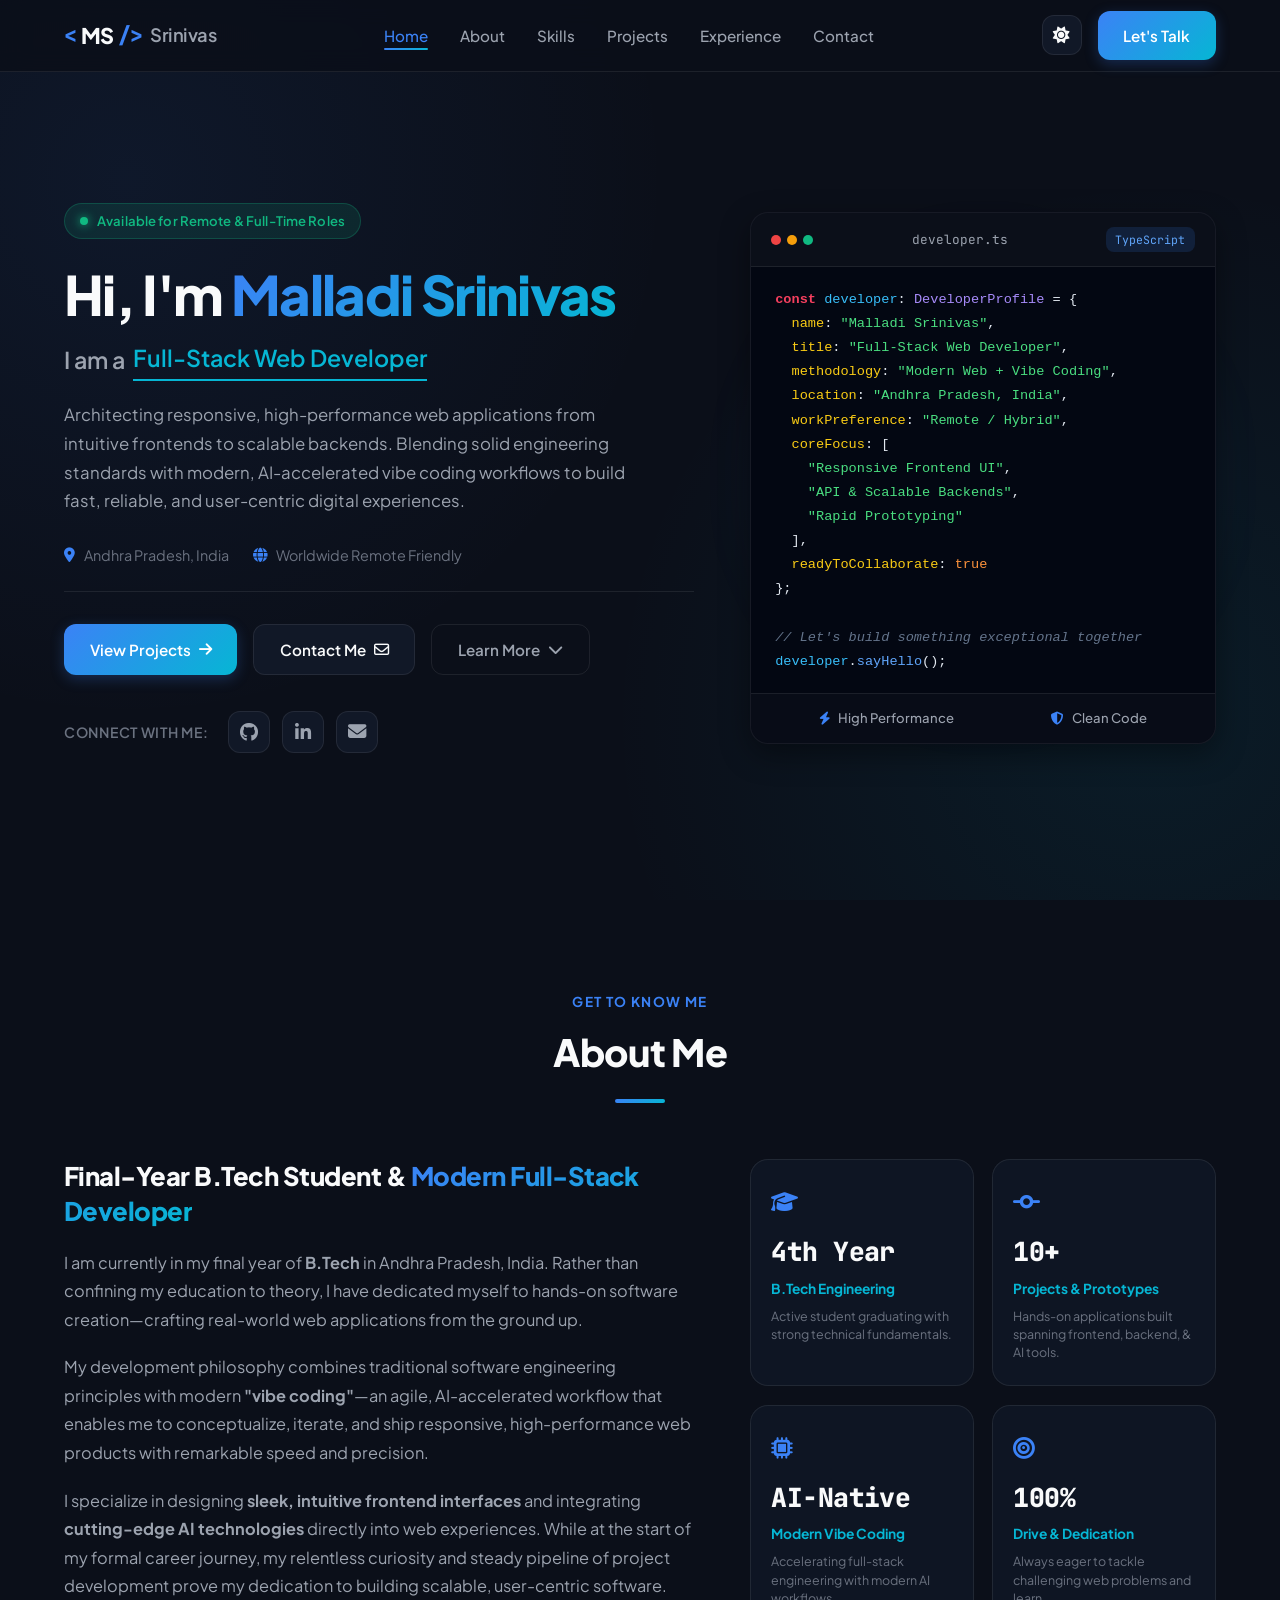
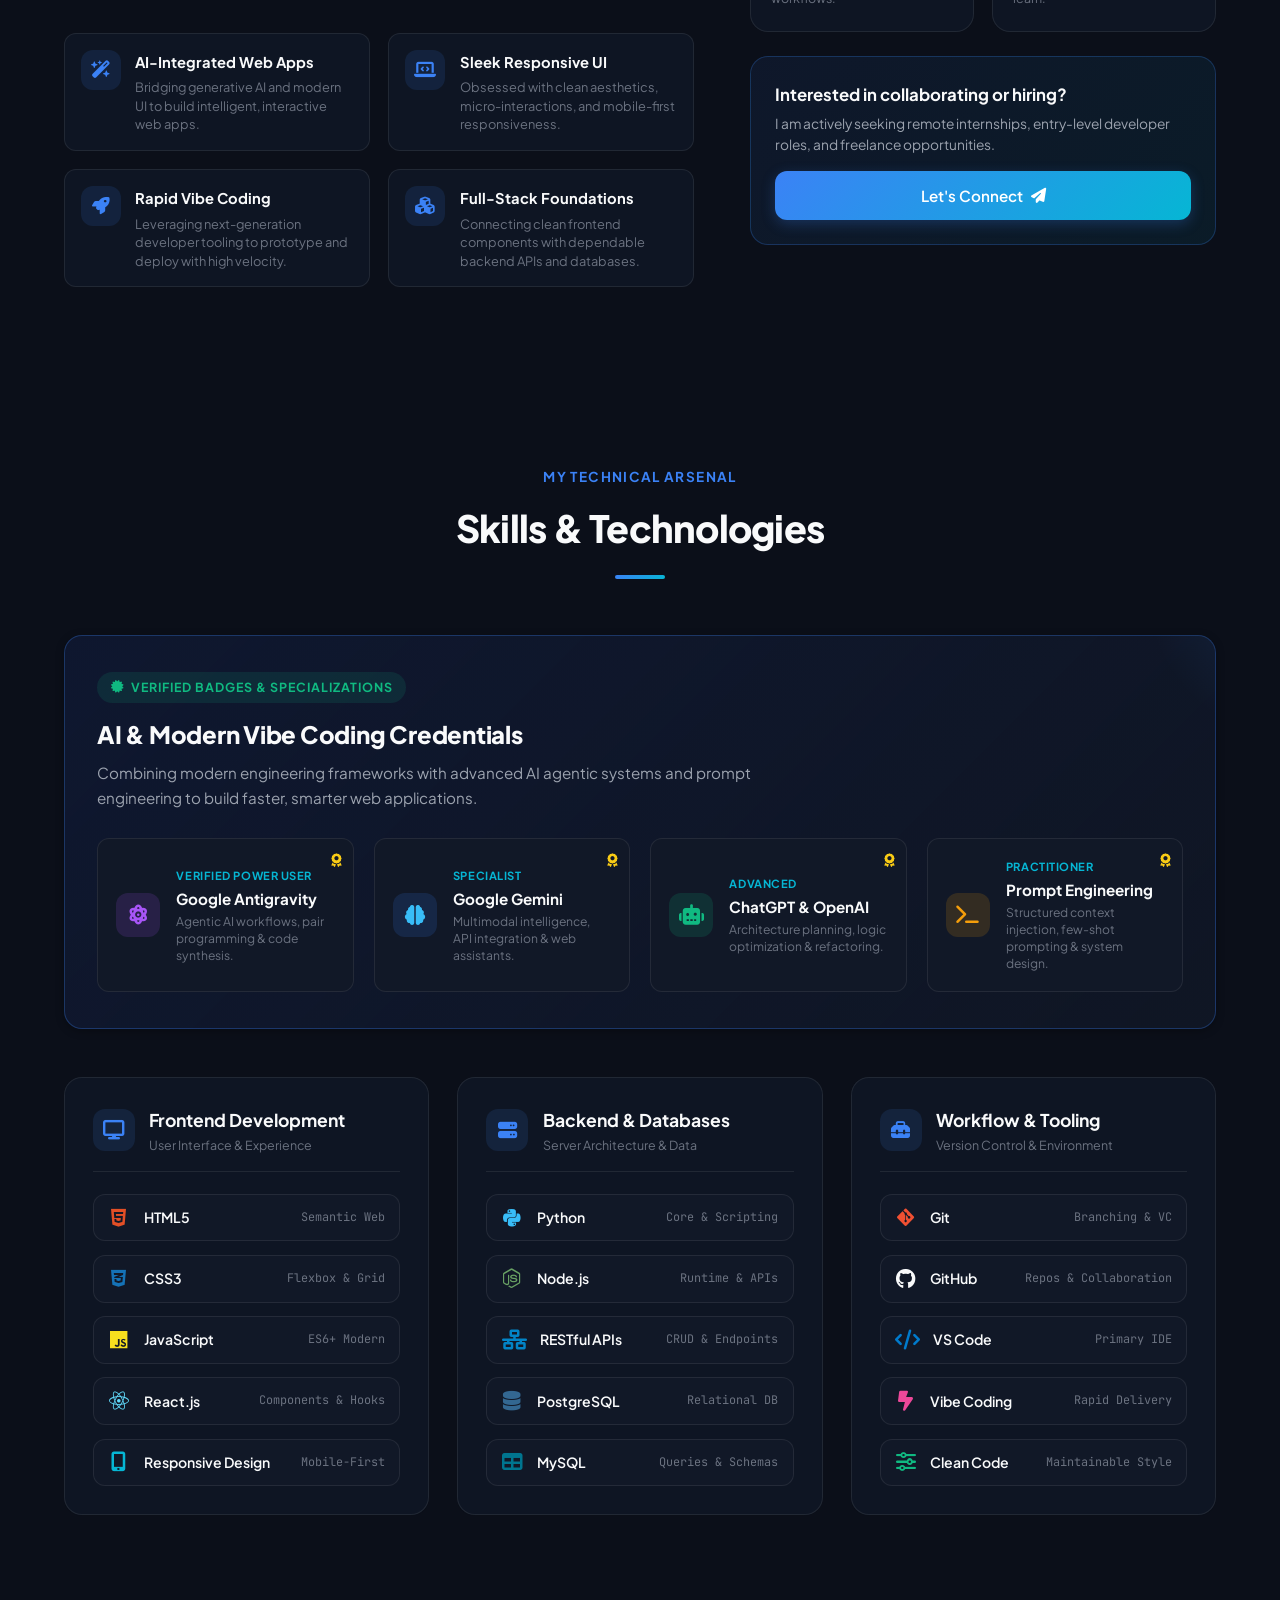
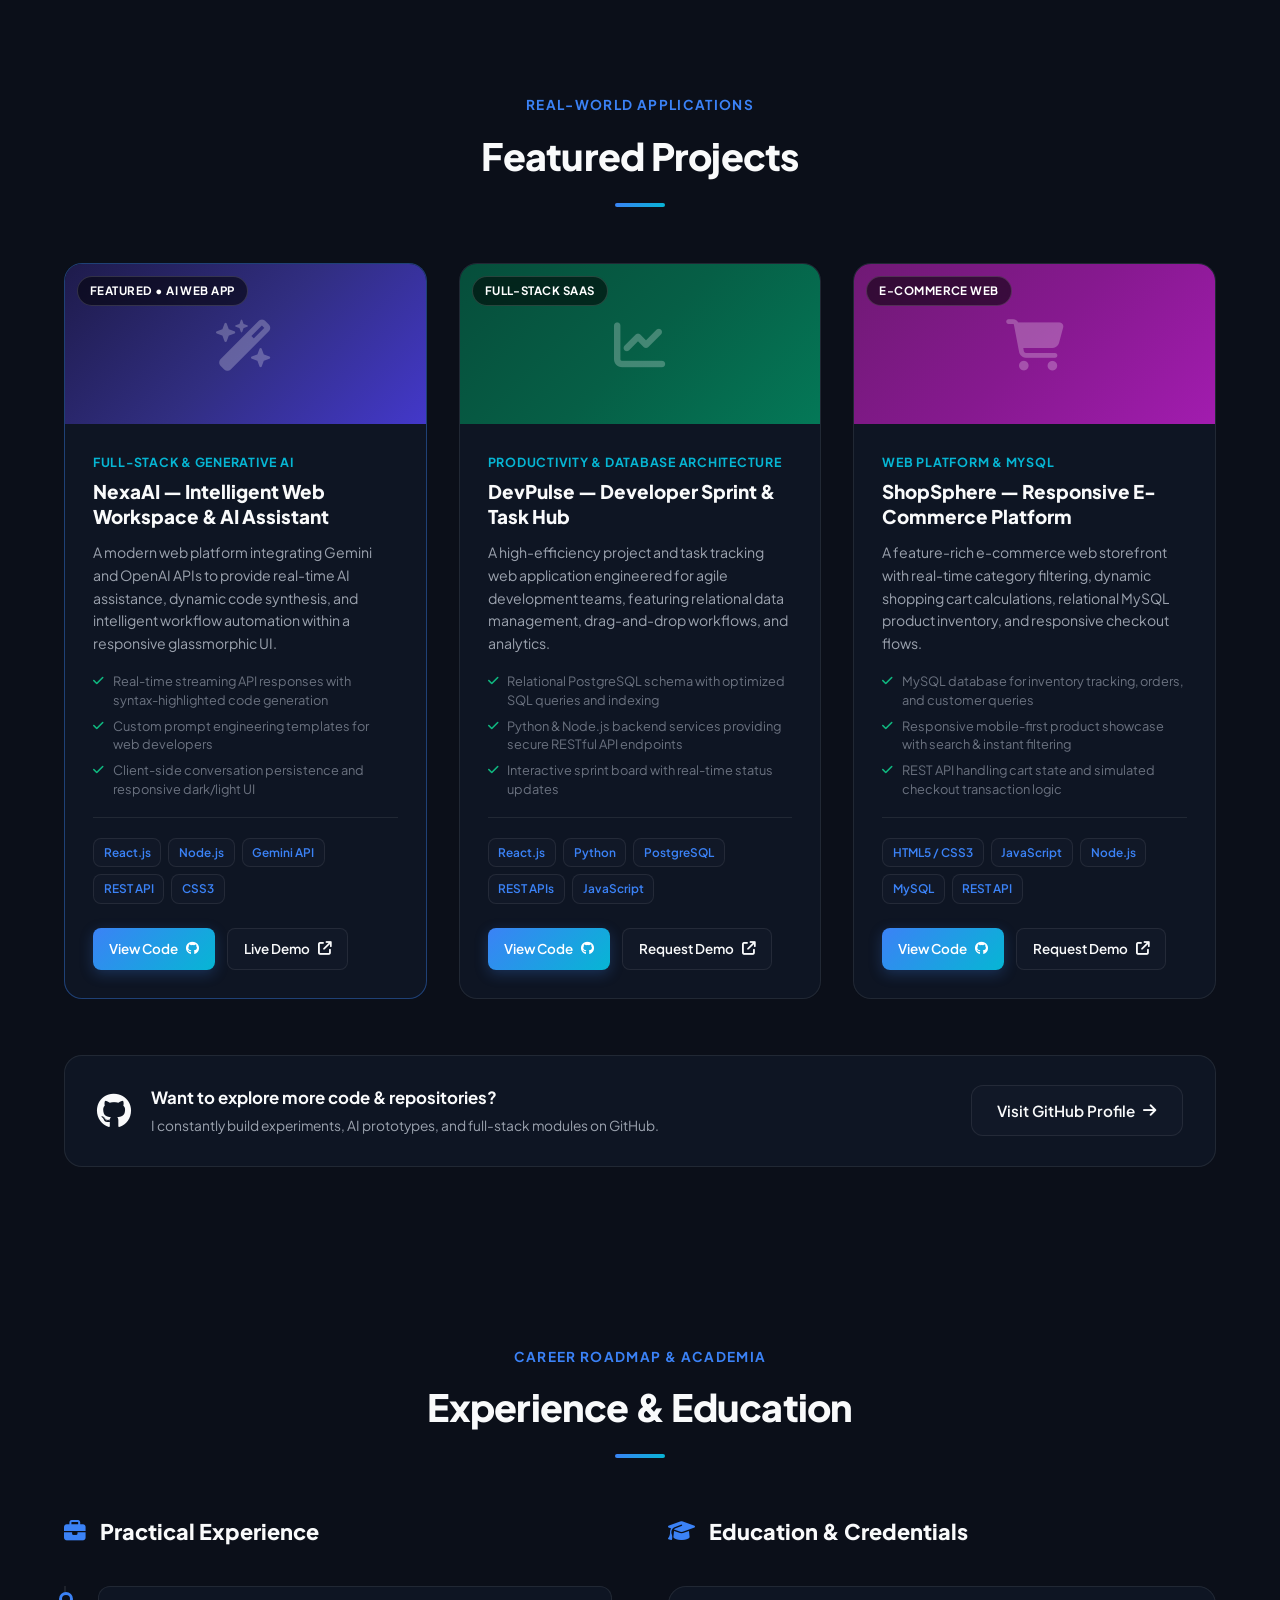
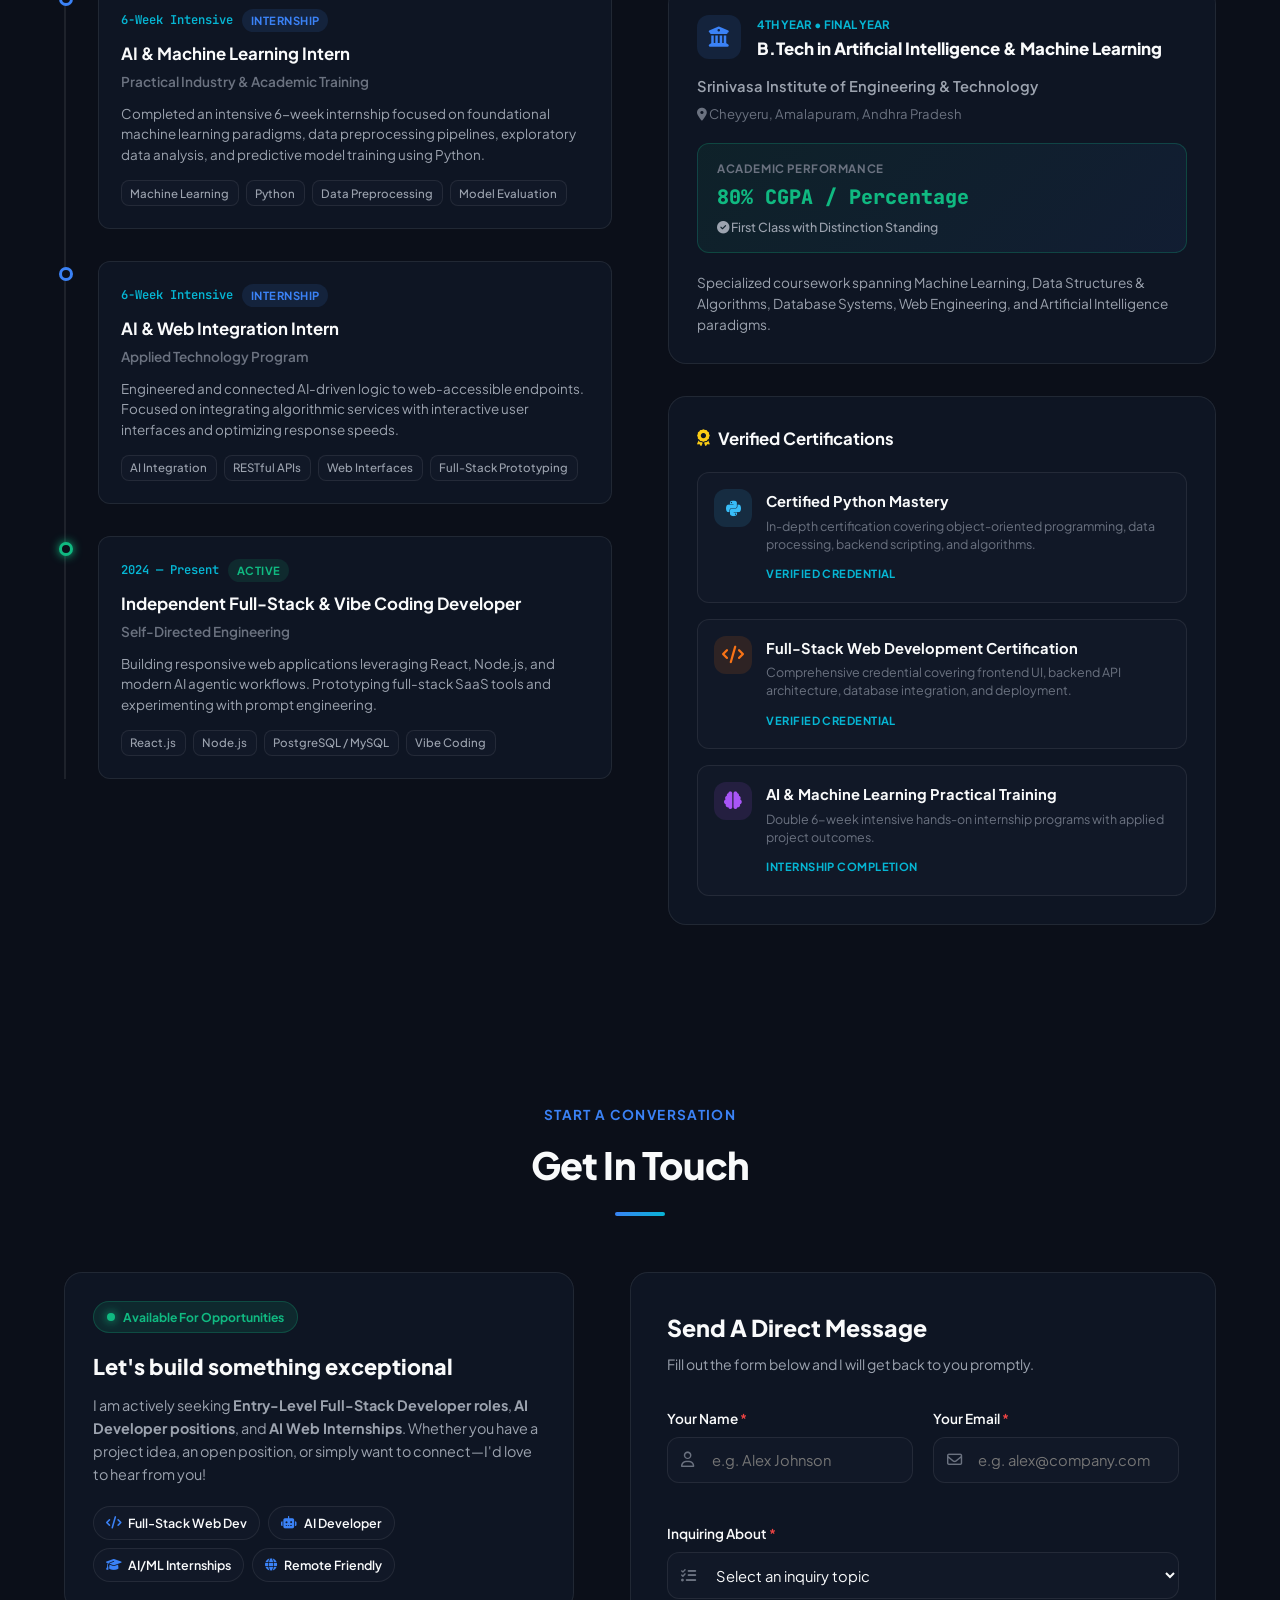
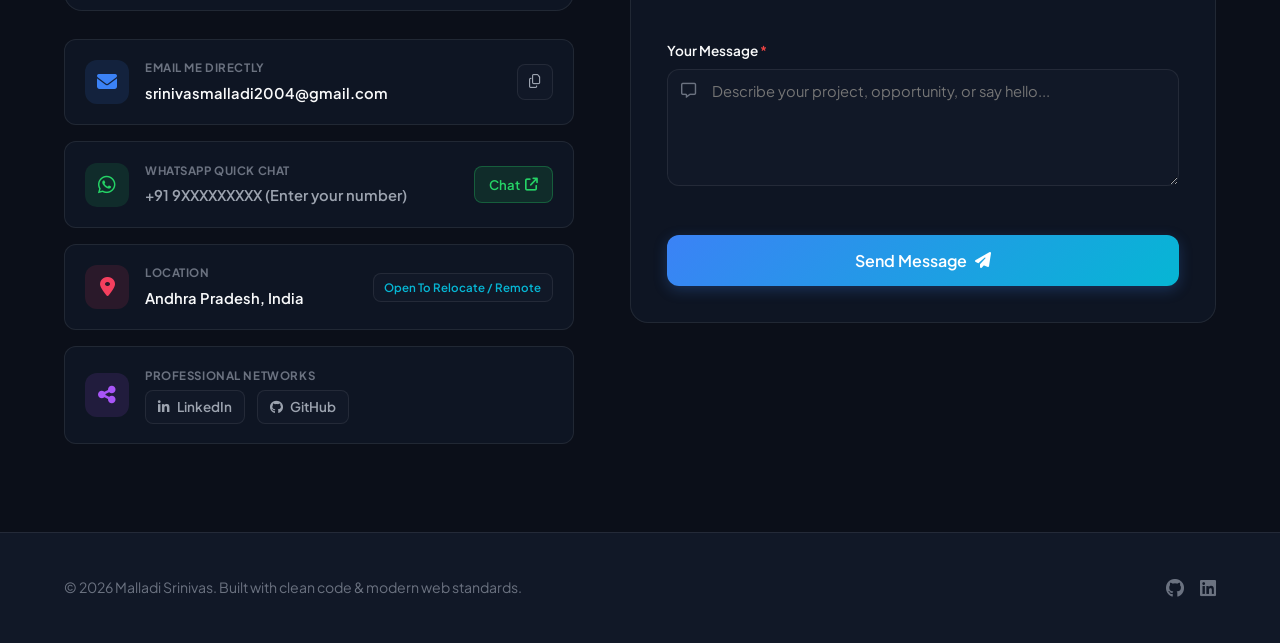
==== index.html @ 1912694c "Initial commit: Malladi Srinivas personal portfolio and NexaAI showcase website" ====
<!DOCTYPE html>
<html lang="en" data-theme="dark">
<head>
  <meta charset="UTF-8" />
  <meta name="viewport" content="width=device-width, initial-scale=1.0" />
  <title>Malladi Srinivas | Full-Stack Web Developer</title>
  <meta name="description" content="Personal Portfolio of Malladi Srinivas - Full-Stack Web Developer based in Andhra Pradesh, India. Specializing in modern web applications, scalable backends, and rapid modern vibe coding workflows." />
  
  <!-- Google Fonts -->
  <link rel="preconnect" href="https://fonts.googleapis.com" />
  <link rel="preconnect" href="https://fonts.gstatic.com" crossorigin />
  <link href="https://fonts.googleapis.com/css2?family=Plus+Jakarta+Sans:wght@300;400;500;600;700;800&family=JetBrains+Mono:wght@400;500;600&display=swap" rel="stylesheet" />
  
  <!-- FontAwesome Icons for clean icons -->
  <link rel="stylesheet" href="https://cdnjs.cloudflare.com/ajax/libs/font-awesome/6.5.1/css/all.min.css" />

  <!-- Stylesheet -->
  <link rel="stylesheet" href="styles.css" />
</head>
<body>
  <!-- Navigation Bar -->
  <header class="navbar-wrapper">
    <nav class="navbar container">
      <a href="#hero" class="brand-logo">
        <span class="logo-accent">&lt;</span>MS<span class="logo-accent">/&gt;</span>
        <span class="logo-name">Srinivas</span>
      </a>

      <!-- Desktop Nav Links -->
      <ul class="nav-links" id="navLinks">
        <li><a href="#hero" class="nav-link active">Home</a></li>
        <li><a href="#about" class="nav-link">About</a></li>
        <li><a href="#skills" class="nav-link">Skills</a></li>
        <li><a href="#projects" class="nav-link">Projects</a></li>
        <li><a href="#experience" class="nav-link">Experience</a></li>
        <li><a href="#contact" class="nav-link">Contact</a></li>
      </ul>

      <!-- Action Buttons (Theme Toggle & CTA) -->
      <div class="nav-actions">
        <button id="themeToggle" class="theme-toggle-btn" aria-label="Toggle dark/light theme" title="Switch Theme">
          <i class="fa-solid fa-moon theme-icon-dark"></i>
          <i class="fa-solid fa-sun theme-icon-light"></i>
        </button>

        <a href="#contact" class="btn btn-primary nav-cta">Let's Talk</a>

        <!-- Mobile Hamburger Toggle -->
        <button id="mobileMenuBtn" class="mobile-menu-btn" aria-label="Open Navigation Menu">
          <i class="fa-solid fa-bars-staggered"></i>
        </button>
      </div>
    </nav>
  </header>

  <main>
    <!-- Section 1: Hero Section -->
    <section id="hero" class="hero-section">
      <div class="container hero-grid">
        <!-- Hero Text Content -->
        <div class="hero-content">
          <div class="status-badge">
            <span class="status-dot"></span>
            <span class="status-text">Available for Remote & Full-Time Roles</span>
          </div>

          <h1 class="hero-title">
            Hi, I'm <span class="highlight-name">Malladi Srinivas</span>
          </h1>

          <div class="hero-role-wrapper">
            <span class="role-prefix">I am a </span>
            <span class="role-text highlight-role">Full-Stack Web Developer</span>
          </div>

          <p class="hero-tagline">
            Architecting responsive, high-performance web applications from intuitive frontends to scalable backends. Blending solid engineering standards with modern, AI-accelerated vibe coding workflows to build fast, reliable, and user-centric digital experiences.
          </p>

          <div class="hero-meta">
            <div class="meta-item">
              <i class="fa-solid fa-location-dot"></i>
              <span>Andhra Pradesh, India</span>
            </div>
            <div class="meta-item">
              <i class="fa-solid fa-globe"></i>
              <span>Worldwide Remote Friendly</span>
            </div>
          </div>

          <!-- Hero CTAs -->
          <div class="hero-actions">
            <a href="#projects" class="btn btn-primary">
              <span>View Projects</span>
              <i class="fa-solid fa-arrow-right"></i>
            </a>
            <a href="#contact" class="btn btn-secondary">
              <span>Contact Me</span>
              <i class="fa-regular fa-envelope"></i>
            </a>
            <a href="#about" class="btn btn-outline">
              <span>Learn More</span>
              <i class="fa-solid fa-chevron-down"></i>
            </a>
          </div>

          <!-- Social Links -->
          <div class="hero-socials">
            <span class="socials-label">Connect with me:</span>
            <div class="social-links-list">
              <a href="https://github.com/M-Srinivas2004?tab=overview&from=2026-09-01&to=2026-09-03" target="_blank" rel="noopener noreferrer" class="social-link" aria-label="GitHub Profile">
                <i class="fa-brands fa-github"></i>
              </a>
              <a href="https://www.linkedin.com/in/malladi-srinivas-3b554736a" target="_blank" rel="noopener noreferrer" class="social-link" aria-label="LinkedIn Profile">
                <i class="fa-brands fa-linkedin-in"></i>
              </a>
              <a href="#contact" class="social-link" aria-label="Contact">
                <i class="fa-solid fa-envelope"></i>
              </a>
            </div>
          </div>
        </div>

        <!-- Hero Visual / Code Card -->
        <div class="hero-visual">
          <div class="code-card">
            <div class="card-header">
              <div class="window-controls">
                <span class="control-dot close"></span>
                <span class="control-dot minimize"></span>
                <span class="control-dot maximize"></span>
              </div>
              <span class="card-filename">developer.ts</span>
              <span class="card-badge">TypeScript</span>
            </div>
            <div class="card-body">
              <pre><code><span class="code-keyword">const</span> <span class="code-variable">developer</span>: <span class="code-type">DeveloperProfile</span> = {
  <span class="code-property">name</span>: <span class="code-string">"Malladi Srinivas"</span>,
  <span class="code-property">title</span>: <span class="code-string">"Full-Stack Web Developer"</span>,
  <span class="code-property">methodology</span>: <span class="code-string">"Modern Web + Vibe Coding"</span>,
  <span class="code-property">location</span>: <span class="code-string">"Andhra Pradesh, India"</span>,
  <span class="code-property">workPreference</span>: <span class="code-string">"Remote / Hybrid"</span>,
  <span class="code-property">coreFocus</span>: [
    <span class="code-string">"Responsive Frontend UI"</span>,
    <span class="code-string">"API & Scalable Backends"</span>,
    <span class="code-string">"Rapid Prototyping"</span>
  ],
  <span class="code-property">readyToCollaborate</span>: <span class="code-boolean">true</span>
};

<span class="code-comment">// Let's build something exceptional together</span>
<span class="code-variable">developer</span>.<span class="code-function">sayHello</span>();</code></pre>
            </div>
            <div class="card-footer">
              <div class="card-stat">
                <i class="fa-solid fa-bolt"></i>
                <span>High Performance</span>
              </div>
              <div class="card-stat">
                <i class="fa-solid fa-shield-halved"></i>
                <span>Clean Code</span>
              </div>
            </div>
          </div>
        </div>
      </div>
    </section>

    <!-- Section 2: About Me -->
    <section id="about" class="section-container container">
      <div class="section-header">
        <span class="section-subtitle">Get To Know Me</span>
        <h2 class="section-title">About Me</h2>
        <div class="section-divider"></div>
      </div>

      <div class="about-grid">
        <!-- Bio & Story -->
        <div class="about-text-column">
          <h3 class="about-lead">
            Final-Year B.Tech Student & <span class="highlight-text">Modern Full-Stack Developer</span>
          </h3>

          <p class="about-paragraph">
            I am currently in my final year of <strong>B.Tech</strong> in Andhra Pradesh, India. Rather than confining my education to theory, I have dedicated myself to hands-on software creation—crafting real-world web applications from the ground up.
          </p>

          <p class="about-paragraph">
            My development philosophy combines traditional software engineering principles with modern <strong>"vibe coding"</strong>—an agile, AI-accelerated workflow that enables me to conceptualize, iterate, and ship responsive, high-performance web products with remarkable speed and precision.
          </p>

          <p class="about-paragraph">
            I specialize in designing <strong>sleek, intuitive frontend interfaces</strong> and integrating <strong>cutting-edge AI technologies</strong> directly into web experiences. While at the start of my formal career journey, my relentless curiosity and steady pipeline of project development prove my dedication to building scalable, user-centric software.
          </p>

          <!-- Core Pillars / Key Strengths -->
          <div class="about-pillars">
            <div class="pillar-item">
              <div class="pillar-icon"><i class="fa-solid fa-wand-magic-sparkles"></i></div>
              <div class="pillar-info">
                <h4>AI-Integrated Web Apps</h4>
                <p>Bridging generative AI and modern UI to build intelligent, interactive web apps.</p>
              </div>
            </div>

            <div class="pillar-item">
              <div class="pillar-icon"><i class="fa-solid fa-laptop-code"></i></div>
              <div class="pillar-info">
                <h4>Sleek Responsive UI</h4>
                <p>Obsessed with clean aesthetics, micro-interactions, and mobile-first responsiveness.</p>
              </div>
            </div>

            <div class="pillar-item">
              <div class="pillar-icon"><i class="fa-solid fa-rocket"></i></div>
              <div class="pillar-info">
                <h4>Rapid Vibe Coding</h4>
                <p>Leveraging next-generation developer tooling to prototype and deploy with high velocity.</p>
              </div>
            </div>

            <div class="pillar-item">
              <div class="pillar-icon"><i class="fa-solid fa-cubes"></i></div>
              <div class="pillar-info">
                <h4>Full-Stack Foundations</h4>
                <p>Connecting clean frontend components with dependable backend APIs and databases.</p>
              </div>
            </div>
          </div>
        </div>

        <!-- Highlight Stat Cards & Action Box -->
        <div class="about-stats-column">
          <div class="stats-grid">
            <div class="stat-card">
              <div class="stat-icon-wrapper"><i class="fa-solid fa-graduation-cap"></i></div>
              <div class="stat-number">4th Year</div>
              <div class="stat-label">B.Tech Engineering</div>
              <p class="stat-subtext">Active student graduating with strong technical fundamentals.</p>
            </div>

            <div class="stat-card">
              <div class="stat-icon-wrapper"><i class="fa-solid fa-code-commit"></i></div>
              <div class="stat-number">10+</div>
              <div class="stat-label">Projects & Prototypes</div>
              <p class="stat-subtext">Hands-on applications built spanning frontend, backend, & AI tools.</p>
            </div>

            <div class="stat-card">
              <div class="stat-icon-wrapper"><i class="fa-solid fa-microchip"></i></div>
              <div class="stat-number">AI-Native</div>
              <div class="stat-label">Modern Vibe Coding</div>
              <p class="stat-subtext">Accelerating full-stack engineering with modern AI workflows.</p>
            </div>

            <div class="stat-card">
              <div class="stat-icon-wrapper"><i class="fa-solid fa-bullseye"></i></div>
              <div class="stat-number">100%</div>
              <div class="stat-label">Drive & Dedication</div>
              <p class="stat-subtext">Always eager to tackle challenging web problems and learn.</p>
            </div>
          </div>

          <!-- Quick Action Callout -->
          <div class="about-cta-box">
            <div class="cta-box-content">
              <h4>Interested in collaborating or hiring?</h4>
              <p>I am actively seeking remote internships, entry-level developer roles, and freelance opportunities.</p>
            </div>
            <a href="#contact" class="btn btn-primary">Let's Connect <i class="fa-solid fa-paper-plane"></i></a>
          </div>
        </div>
      </div>
    </section>

    <!-- Section 3: Skills & Technologies -->
    <section id="skills" class="section-container container">
      <div class="section-header">
        <span class="section-subtitle">My Technical Arsenal</span>
        <h2 class="section-title">Skills & Technologies</h2>
        <div class="section-divider"></div>
      </div>

      <!-- Featured AI Badges Banner -->
      <div class="ai-badges-banner">
        <div class="badges-header">
          <div class="badge-tag"><i class="fa-solid fa-certificate"></i> Verified Badges & Specializations</div>
          <h3 class="badges-title">AI & Modern Vibe Coding Credentials</h3>
          <p class="badges-desc">Combining modern engineering frameworks with advanced AI agentic systems and prompt engineering to build faster, smarter web applications.</p>
        </div>

        <div class="badges-grid">
          <div class="ai-badge-card">
            <div class="badge-icon-wrap antigravity"><i class="fa-solid fa-atom"></i></div>
            <div class="badge-info">
              <span class="badge-tier">Verified Power User</span>
              <h4>Google Antigravity</h4>
              <p>Agentic AI workflows, pair programming & code synthesis.</p>
            </div>
            <span class="badge-star"><i class="fa-solid fa-award"></i></span>
          </div>

          <div class="ai-badge-card">
            <div class="badge-icon-wrap gemini"><i class="fa-solid fa-brain"></i></div>
            <div class="badge-info">
              <span class="badge-tier">Specialist</span>
              <h4>Google Gemini</h4>
              <p>Multimodal intelligence, API integration & web assistants.</p>
            </div>
            <span class="badge-star"><i class="fa-solid fa-award"></i></span>
          </div>

          <div class="ai-badge-card">
            <div class="badge-icon-wrap chatgpt"><i class="fa-solid fa-robot"></i></div>
            <div class="badge-info">
              <span class="badge-tier">Advanced</span>
              <h4>ChatGPT & OpenAI</h4>
              <p>Architecture planning, logic optimization & refactoring.</p>
            </div>
            <span class="badge-star"><i class="fa-solid fa-award"></i></span>
          </div>

          <div class="ai-badge-card">
            <div class="badge-icon-wrap prompt"><i class="fa-solid fa-terminal"></i></div>
            <div class="badge-info">
              <span class="badge-tier">Practitioner</span>
              <h4>Prompt Engineering</h4>
              <p>Structured context injection, few-shot prompting & system design.</p>
            </div>
            <span class="badge-star"><i class="fa-solid fa-award"></i></span>
          </div>
        </div>
      </div>

      <!-- Categorized Skills Grid -->
      <div class="skills-categories-grid">
        <!-- Frontend -->
        <div class="skill-category-card">
          <div class="cat-header">
            <div class="cat-icon"><i class="fa-solid fa-display"></i></div>
            <div>
              <h3>Frontend Development</h3>
              <p class="cat-subtitle">User Interface & Experience</p>
            </div>
          </div>
          <div class="skills-list">
            <div class="skill-chip">
              <i class="fa-brands fa-html5 skill-icon html"></i>
              <div class="skill-meta">
                <span class="skill-name">HTML5</span>
                <span class="skill-tag">Semantic Web</span>
              </div>
            </div>
            <div class="skill-chip">
              <i class="fa-brands fa-css3-alt skill-icon css"></i>
              <div class="skill-meta">
                <span class="skill-name">CSS3</span>
                <span class="skill-tag">Flexbox & Grid</span>
              </div>
            </div>
            <div class="skill-chip">
              <i class="fa-brands fa-js skill-icon js"></i>
              <div class="skill-meta">
                <span class="skill-name">JavaScript</span>
                <span class="skill-tag">ES6+ Modern</span>
              </div>
            </div>
            <div class="skill-chip">
              <i class="fa-brands fa-react skill-icon react"></i>
              <div class="skill-meta">
                <span class="skill-name">React.js</span>
                <span class="skill-tag">Components & Hooks</span>
              </div>
            </div>
            <div class="skill-chip">
              <i class="fa-solid fa-mobile-screen-button skill-icon responsive"></i>
              <div class="skill-meta">
                <span class="skill-name">Responsive Design</span>
                <span class="skill-tag">Mobile-First</span>
              </div>
            </div>
          </div>
        </div>

        <!-- Backend & Databases -->
        <div class="skill-category-card">
          <div class="cat-header">
            <div class="cat-icon"><i class="fa-solid fa-server"></i></div>
            <div>
              <h3>Backend & Databases</h3>
              <p class="cat-subtitle">Server Architecture & Data</p>
            </div>
          </div>
          <div class="skills-list">
            <div class="skill-chip">
              <i class="fa-brands fa-python skill-icon python"></i>
              <div class="skill-meta">
                <span class="skill-name">Python</span>
                <span class="skill-tag">Core & Scripting</span>
              </div>
            </div>
            <div class="skill-chip">
              <i class="fa-brands fa-node-js skill-icon node"></i>
              <div class="skill-meta">
                <span class="skill-name">Node.js</span>
                <span class="skill-tag">Runtime & APIs</span>
              </div>
            </div>
            <div class="skill-chip">
              <i class="fa-solid fa-network-wired skill-icon api"></i>
              <div class="skill-meta">
                <span class="skill-name">RESTful APIs</span>
                <span class="skill-tag">CRUD & Endpoints</span>
              </div>
            </div>
            <div class="skill-chip">
              <i class="fa-solid fa-database skill-icon postgres"></i>
              <div class="skill-meta">
                <span class="skill-name">PostgreSQL</span>
                <span class="skill-tag">Relational DB</span>
              </div>
            </div>
            <div class="skill-chip">
              <i class="fa-solid fa-table skill-icon mysql"></i>
              <div class="skill-meta">
                <span class="skill-name">MySQL</span>
                <span class="skill-tag">Queries & Schemas</span>
              </div>
            </div>
          </div>
        </div>

        <!-- Tools & Workflow -->
        <div class="skill-category-card">
          <div class="cat-header">
            <div class="cat-icon"><i class="fa-solid fa-toolbox"></i></div>
            <div>
              <h3>Workflow & Tooling</h3>
              <p class="cat-subtitle">Version Control & Environment</p>
            </div>
          </div>
          <div class="skills-list">
            <div class="skill-chip">
              <i class="fa-brands fa-git-alt skill-icon git"></i>
              <div class="skill-meta">
                <span class="skill-name">Git</span>
                <span class="skill-tag">Branching & VC</span>
              </div>
            </div>
            <div class="skill-chip">
              <i class="fa-brands fa-github skill-icon github"></i>
              <div class="skill-meta">
                <span class="skill-name">GitHub</span>
                <span class="skill-tag">Repos & Collaboration</span>
              </div>
            </div>
            <div class="skill-chip">
              <i class="fa-solid fa-code skill-icon vscode"></i>
              <div class="skill-meta">
                <span class="skill-name">VS Code</span>
                <span class="skill-tag">Primary IDE</span>
              </div>
            </div>
            <div class="skill-chip">
              <i class="fa-solid fa-bolt-lightning skill-icon vibe"></i>
              <div class="skill-meta">
                <span class="skill-name">Vibe Coding</span>
                <span class="skill-tag">Rapid Delivery</span>
              </div>
            </div>
            <div class="skill-chip">
              <i class="fa-solid fa-sliders skill-icon clean"></i>
              <div class="skill-meta">
                <span class="skill-name">Clean Code</span>
                <span class="skill-tag">Maintainable Style</span>
              </div>
            </div>
          </div>
        </div>
      </div>
    </section>

    <!-- Section 4: Featured Projects -->
    <section id="projects" class="section-container container">
      <div class="section-header">
        <span class="section-subtitle">Real-World Applications</span>
        <h2 class="section-title">Featured Projects</h2>
        <div class="section-divider"></div>
      </div>

      <div class="projects-grid">
        <!-- Project 1: NexaAI -->
        <article class="project-card featured">
          <div class="project-banner project-banner-1">
            <div class="project-badge">Featured • AI Web App</div>
            <div class="project-icon-preview"><i class="fa-solid fa-wand-magic-sparkles"></i></div>
          </div>
          <div class="project-body">
            <div class="project-category">Full-Stack & Generative AI</div>
            <h3 class="project-title">NexaAI — Intelligent Web Workspace & AI Assistant</h3>
            <p class="project-description">
              A modern web platform integrating Gemini and OpenAI APIs to provide real-time AI assistance, dynamic code synthesis, and intelligent workflow automation within a responsive glassmorphic UI.
            </p>

            <ul class="project-highlights">
              <li><i class="fa-solid fa-check"></i> Real-time streaming API responses with syntax-highlighted code generation</li>
              <li><i class="fa-solid fa-check"></i> Custom prompt engineering templates for web developers</li>
              <li><i class="fa-solid fa-check"></i> Client-side conversation persistence and responsive dark/light UI</li>
            </ul>

            <div class="project-tags">
              <span class="tech-tag">React.js</span>
              <span class="tech-tag">Node.js</span>
              <span class="tech-tag">Gemini API</span>
              <span class="tech-tag">REST API</span>
              <span class="tech-tag">CSS3</span>
            </div>

            <div class="project-links">
              <a href="https://github.com/M-Srinivas2004" target="_blank" rel="noopener noreferrer" class="btn btn-primary btn-sm">
                <span>View Code</span>
                <i class="fa-brands fa-github"></i>
              </a>
              <a href="projects/nexa-ai/index.html" target="_blank" class="btn btn-secondary btn-sm" title="Launch NexaAI Live Workspace">
                <span>Live Demo</span>
                <i class="fa-solid fa-arrow-up-right-from-square"></i>
              </a>
            </div>
          </div>
        </article>

        <!-- Project 2: DevPulse -->
        <article class="project-card">
          <div class="project-banner project-banner-2">
            <div class="project-badge">Full-Stack SaaS</div>
            <div class="project-icon-preview"><i class="fa-solid fa-chart-line"></i></div>
          </div>
          <div class="project-body">
            <div class="project-category">Productivity & Database Architecture</div>
            <h3 class="project-title">DevPulse — Developer Sprint & Task Hub</h3>
            <p class="project-description">
              A high-efficiency project and task tracking web application engineered for agile development teams, featuring relational data management, drag-and-drop workflows, and analytics.
            </p>

            <ul class="project-highlights">
              <li><i class="fa-solid fa-check"></i> Relational PostgreSQL schema with optimized SQL queries and indexing</li>
              <li><i class="fa-solid fa-check"></i> Python & Node.js backend services providing secure RESTful API endpoints</li>
              <li><i class="fa-solid fa-check"></i> Interactive sprint board with real-time status updates</li>
            </ul>

            <div class="project-tags">
              <span class="tech-tag">React.js</span>
              <span class="tech-tag">Python</span>
              <span class="tech-tag">PostgreSQL</span>
              <span class="tech-tag">REST APIs</span>
              <span class="tech-tag">JavaScript</span>
            </div>

            <div class="project-links">
              <a href="https://github.com/M-Srinivas2004" target="_blank" rel="noopener noreferrer" class="btn btn-primary btn-sm">
                <span>View Code</span>
                <i class="fa-brands fa-github"></i>
              </a>
              <a href="#contact" class="btn btn-secondary btn-sm">
                <span>Request Demo</span>
                <i class="fa-solid fa-arrow-up-right-from-square"></i>
              </a>
            </div>
          </div>
        </article>

        <!-- Project 3: ShopSphere -->
        <article class="project-card">
          <div class="project-banner project-banner-3">
            <div class="project-badge">E-Commerce Web</div>
            <div class="project-icon-preview"><i class="fa-solid fa-cart-shopping"></i></div>
          </div>
          <div class="project-body">
            <div class="project-category">Web Platform & MySQL</div>
            <h3 class="project-title">ShopSphere — Responsive E-Commerce Platform</h3>
            <p class="project-description">
              A feature-rich e-commerce web storefront with real-time category filtering, dynamic shopping cart calculations, relational MySQL product inventory, and responsive checkout flows.
            </p>

            <ul class="project-highlights">
              <li><i class="fa-solid fa-check"></i> MySQL database for inventory tracking, orders, and customer queries</li>
              <li><i class="fa-solid fa-check"></i> Responsive mobile-first product showcase with search & instant filtering</li>
              <li><i class="fa-solid fa-check"></i> REST API handling cart state and simulated checkout transaction logic</li>
            </ul>

            <div class="project-tags">
              <span class="tech-tag">HTML5 / CSS3</span>
              <span class="tech-tag">JavaScript</span>
              <span class="tech-tag">Node.js</span>
              <span class="tech-tag">MySQL</span>
              <span class="tech-tag">REST API</span>
            </div>

            <div class="project-links">
              <a href="https://github.com/M-Srinivas2004" target="_blank" rel="noopener noreferrer" class="btn btn-primary btn-sm">
                <span>View Code</span>
                <i class="fa-brands fa-github"></i>
              </a>
              <a href="#contact" class="btn btn-secondary btn-sm">
                <span>Request Demo</span>
                <i class="fa-solid fa-arrow-up-right-from-square"></i>
              </a>
            </div>
          </div>
        </article>
      </div>

      <!-- More Projects Callout -->
      <div class="more-projects-box">
        <div class="more-projects-text">
          <i class="fa-brands fa-github more-icon"></i>
          <div>
            <h4>Want to explore more code & repositories?</h4>
            <p>I constantly build experiments, AI prototypes, and full-stack modules on GitHub.</p>
          </div>
        </div>
        <a href="https://github.com/M-Srinivas2004?tab=repositories" target="_blank" rel="noopener noreferrer" class="btn btn-secondary">
          <span>Visit GitHub Profile</span>
          <i class="fa-solid fa-arrow-right"></i>
        </a>
      </div>
    </section>

    <!-- Section 5: Experience & Education -->
    <section id="experience" class="section-container container">
      <div class="section-header">
        <span class="section-subtitle">Career Roadmap & Academia</span>
        <h2 class="section-title">Experience & Education</h2>
        <div class="section-divider"></div>
      </div>

      <div class="experience-education-grid">
        <!-- Column 1: Experience & Internships -->
        <div class="timeline-column">
          <div class="column-heading">
            <i class="fa-solid fa-briefcase heading-icon"></i>
            <h3>Practical Experience</h3>
          </div>

          <div class="timeline-track">
            <!-- Internship 1 -->
            <div class="timeline-item">
              <div class="timeline-marker"></div>
              <div class="timeline-content">
                <div class="timeline-meta">
                  <span class="timeline-period">6-Week Intensive</span>
                  <span class="timeline-type">Internship</span>
                </div>
                <h4 class="timeline-role">AI & Machine Learning Intern</h4>
                <p class="timeline-org">Practical Industry & Academic Training</p>
                <p class="timeline-desc">
                  Completed an intensive 6-week internship focused on foundational machine learning paradigms, data preprocessing pipelines, exploratory data analysis, and predictive model training using Python.
                </p>
                <div class="timeline-tags">
                  <span class="micro-tag">Machine Learning</span>
                  <span class="micro-tag">Python</span>
                  <span class="micro-tag">Data Preprocessing</span>
                  <span class="micro-tag">Model Evaluation</span>
                </div>
              </div>
            </div>

            <!-- Internship 2 -->
            <div class="timeline-item">
              <div class="timeline-marker"></div>
              <div class="timeline-content">
                <div class="timeline-meta">
                  <span class="timeline-period">6-Week Intensive</span>
                  <span class="timeline-type">Internship</span>
                </div>
                <h4 class="timeline-role">AI & Web Integration Intern</h4>
                <p class="timeline-org">Applied Technology Program</p>
                <p class="timeline-desc">
                  Engineered and connected AI-driven logic to web-accessible endpoints. Focused on integrating algorithmic services with interactive user interfaces and optimizing response speeds.
                </p>
                <div class="timeline-tags">
                  <span class="micro-tag">AI Integration</span>
                  <span class="micro-tag">RESTful APIs</span>
                  <span class="micro-tag">Web Interfaces</span>
                  <span class="micro-tag">Full-Stack Prototyping</span>
                </div>
              </div>
            </div>

            <!-- Independent Development -->
            <div class="timeline-item">
              <div class="timeline-marker active-marker"></div>
              <div class="timeline-content">
                <div class="timeline-meta">
                  <span class="timeline-period">2024 — Present</span>
                  <span class="timeline-type current">Active</span>
                </div>
                <h4 class="timeline-role">Independent Full-Stack & Vibe Coding Developer</h4>
                <p class="timeline-org">Self-Directed Engineering</p>
                <p class="timeline-desc">
                  Building responsive web applications leveraging React, Node.js, and modern AI agentic workflows. Prototyping full-stack SaaS tools and experimenting with prompt engineering.
                </p>
                <div class="timeline-tags">
                  <span class="micro-tag">React.js</span>
                  <span class="micro-tag">Node.js</span>
                  <span class="micro-tag">PostgreSQL / MySQL</span>
                  <span class="micro-tag">Vibe Coding</span>
                </div>
              </div>
            </div>
          </div>
        </div>

        <!-- Column 2: Education & Certifications -->
        <div class="education-column">
          <div class="column-heading">
            <i class="fa-solid fa-graduation-cap heading-icon"></i>
            <h3>Education & Credentials</h3>
          </div>

          <!-- University Card -->
          <div class="edu-card">
            <div class="edu-header">
              <div class="edu-icon"><i class="fa-solid fa-university"></i></div>
              <div>
                <span class="edu-badge">4th Year • Final Year</span>
                <h4 class="edu-degree">B.Tech in Artificial Intelligence & Machine Learning</h4>
              </div>
            </div>
            <p class="edu-institute">Srinivasa Institute of Engineering & Technology</p>
            <p class="edu-location"><i class="fa-solid fa-location-dot"></i> Cheyyeru, Amalapuram, Andhra Pradesh</p>
            
            <div class="edu-score-box">
              <div class="score-label">Academic Performance</div>
              <div class="score-value">80% CGPA / Percentage</div>
              <span class="score-note"><i class="fa-solid fa-circle-check"></i> First Class with Distinction Standing</span>
            </div>

            <p class="edu-summary">
              Specialized coursework spanning Machine Learning, Data Structures & Algorithms, Database Systems, Web Engineering, and Artificial Intelligence paradigms.
            </p>
          </div>

          <!-- Certifications Subsection -->
          <div class="certifications-block">
            <h4 class="cert-title"><i class="fa-solid fa-award"></i> Verified Certifications</h4>
            
            <div class="cert-cards-list">
              <!-- Cert 1 -->
              <div class="cert-card">
                <div class="cert-icon python-cert"><i class="fa-brands fa-python"></i></div>
                <div class="cert-info">
                  <h5>Certified Python Mastery</h5>
                  <p>In-depth certification covering object-oriented programming, data processing, backend scripting, and algorithms.</p>
                  <span class="cert-badge">Verified Credential</span>
                </div>
              </div>

              <!-- Cert 2 -->
              <div class="cert-card">
                <div class="cert-icon web-cert"><i class="fa-solid fa-code"></i></div>
                <div class="cert-info">
                  <h5>Full-Stack Web Development Certification</h5>
                  <p>Comprehensive credential covering frontend UI, backend API architecture, database integration, and deployment.</p>
                  <span class="cert-badge">Verified Credential</span>
                </div>
              </div>

              <!-- Cert 3 -->
              <div class="cert-card">
                <div class="cert-icon ai-cert"><i class="fa-solid fa-brain"></i></div>
                <div class="cert-info">
                  <h5>AI & Machine Learning Practical Training</h5>
                  <p>Double 6-week intensive hands-on internship programs with applied project outcomes.</p>
                  <span class="cert-badge">Internship Completion</span>
                </div>
              </div>
            </div>
          </div>
        </div>
      </div>
    </section>

    <!-- Section 6: Contact -->
    <section id="contact" class="section-container container">
      <div class="section-header">
        <span class="section-subtitle">Start A Conversation</span>
        <h2 class="section-title">Get In Touch</h2>
        <div class="section-divider"></div>
      </div>

      <div class="contact-grid">
        <!-- Contact Information Column -->
        <div class="contact-info-column">
          <!-- Opportunity Status Card -->
          <div class="opportunity-card">
            <div class="opportunity-badge">
              <span class="status-dot"></span>
              <span>Available For Opportunities</span>
            </div>
            <h3 class="opportunity-title">Let's build something exceptional</h3>
            <p class="opportunity-text">
              I am actively seeking <strong>Entry-Level Full-Stack Developer roles</strong>, <strong>AI Developer positions</strong>, and <strong>AI Web Internships</strong>. Whether you have a project idea, an open position, or simply want to connect—I'd love to hear from you!
            </p>
            <div class="opportunity-roles">
              <span class="role-pill"><i class="fa-solid fa-code"></i> Full-Stack Web Dev</span>
              <span class="role-pill"><i class="fa-solid fa-robot"></i> AI Developer</span>
              <span class="role-pill"><i class="fa-solid fa-graduation-cap"></i> AI/ML Internships</span>
              <span class="role-pill"><i class="fa-solid fa-globe"></i> Remote Friendly</span>
            </div>
          </div>

          <!-- Direct Channels Cards -->
          <div class="contact-channels-list">
            <!-- Email Channel -->
            <div class="channel-card">
              <div class="channel-icon email-icon"><i class="fa-solid fa-envelope"></i></div>
              <div class="channel-details">
                <span class="channel-label">Email Me Directly</span>
                <!-- Your verified contact email -->
                <a href="mailto:srinivasmalladi2004@gmail.com" class="channel-value" id="emailLink">
                  srinivasmalladi2004@gmail.com
                </a>
              </div>
              <button class="copy-btn" id="copyEmailBtn" title="Copy Email Address" aria-label="Copy Email Address">
                <i class="fa-regular fa-copy"></i>
                <span class="copy-tooltip" id="emailTooltip">Copy</span>
              </button>
            </div>

            <!-- WhatsApp Channel -->
            <div class="channel-card">
              <div class="channel-icon whatsapp-icon"><i class="fa-brands fa-whatsapp"></i></div>
              <div class="channel-details">
                <span class="channel-label">WhatsApp Quick Chat</span>
                <!-- REPLACE: Update your WhatsApp number in the href and span below -->
                <span class="channel-value text-muted">+91 9XXXXXXXXX (Enter your number)</span>
              </div>
              <a href="https://wa.me/" target="_blank" rel="noopener noreferrer" class="channel-action-btn" title="Open WhatsApp" id="whatsappLink">
                <span>Chat</span>
                <i class="fa-solid fa-arrow-up-right-from-square"></i>
              </a>
            </div>

            <!-- Location & Remote -->
            <div class="channel-card">
              <div class="channel-icon location-icon"><i class="fa-solid fa-location-dot"></i></div>
              <div class="channel-details">
                <span class="channel-label">Location</span>
                <span class="channel-value">Andhra Pradesh, India</span>
              </div>
              <span class="channel-tag">Open To Relocate / Remote</span>
            </div>

            <!-- Social Profiles -->
            <div class="channel-card socials-channel">
              <div class="channel-icon social-icon"><i class="fa-solid fa-share-nodes"></i></div>
              <div class="channel-details">
                <span class="channel-label">Professional Networks</span>
                <div class="channels-social-links">
                  <a href="https://www.linkedin.com/in/malladi-srinivas-3b554736a" target="_blank" rel="noopener noreferrer" class="channel-social-btn">
                    <i class="fa-brands fa-linkedin-in"></i>
                    <span>LinkedIn</span>
                  </a>
                  <a href="https://github.com/M-Srinivas2004?tab=overview&from=2026-09-01&to=2026-09-03" target="_blank" rel="noopener noreferrer" class="channel-social-btn">
                    <i class="fa-brands fa-github"></i>
                    <span>GitHub</span>
                  </a>
                </div>
              </div>
            </div>
          </div>
        </div>

        <!-- Contact Form Column -->
        <div class="contact-form-column">
          <div class="form-wrapper">
            <h3 class="form-heading">Send A Direct Message</h3>
            <p class="form-subheading">Fill out the form below and I will get back to you promptly.</p>

            <form id="contactForm" class="contact-form" novalidate>
              <div class="form-row">
                <div class="form-group">
                  <label for="contactName" class="form-label">Your Name <span class="required">*</span></label>
                  <div class="input-wrap">
                    <i class="fa-regular fa-user input-icon"></i>
                    <input type="text" id="contactName" name="name" class="form-input" placeholder="e.g. Alex Johnson" required />
                  </div>
                  <span class="field-error" id="nameError"></span>
                </div>

                <div class="form-group">
                  <label for="contactEmail" class="form-label">Your Email <span class="required">*</span></label>
                  <div class="input-wrap">
                    <i class="fa-regular fa-envelope input-icon"></i>
                    <input type="email" id="contactEmail" name="email" class="form-input" placeholder="e.g. alex@company.com" required />
                  </div>
                  <span class="field-error" id="emailError"></span>
                </div>
              </div>

              <div class="form-group">
                <label for="contactSubject" class="form-label">Inquiring About <span class="required">*</span></label>
                <div class="input-wrap">
                  <i class="fa-solid fa-list-check input-icon"></i>
                  <select id="contactSubject" name="subject" class="form-select" required>
                    <option value="" disabled selected>Select an inquiry topic</option>
                    <option value="Entry-Level Full-Stack Role">Entry-Level Full-Stack Role</option>
                    <option value="AI Developer Position">AI Developer Position</option>
                    <option value="AI & ML Internship Opportunity">AI & ML Internship Opportunity</option>
                    <option value="Freelance Web Project">Freelance Web Project</option>
                    <option value="General Networking / Collaboration">General Networking / Collaboration</option>
                  </select>
                </div>
                <span class="field-error" id="subjectError"></span>
              </div>

              <div class="form-group">
                <label for="contactMessage" class="form-label">Your Message <span class="required">*</span></label>
                <div class="input-wrap textarea-wrap">
                  <i class="fa-regular fa-message input-icon textarea-icon"></i>
                  <textarea id="contactMessage" name="message" rows="5" class="form-textarea" placeholder="Describe your project, opportunity, or say hello..." required></textarea>
                </div>
                <span class="field-error" id="messageError"></span>
              </div>

              <button type="submit" class="btn btn-primary submit-btn" id="submitBtn">
                <span>Send Message</span>
                <i class="fa-solid fa-paper-plane"></i>
              </button>

              <div class="form-status" id="formStatus" style="display: none;"></div>
            </form>
          </div>
        </div>
      </div>
    </section>
  </main>

  <!-- Footer -->
  <footer class="footer">
    <div class="container footer-content">
      <p>&copy; <span id="currentYear"></span> Malladi Srinivas. Built with clean code & modern web standards.</p>
      <div class="footer-links">
        <a href="https://github.com/M-Srinivas2004?tab=overview&from=2026-09-01&to=2026-09-03" target="_blank" rel="noopener noreferrer" aria-label="GitHub"><i class="fa-brands fa-github"></i></a>
        <a href="https://www.linkedin.com/in/malladi-srinivas-3b554736a" target="_blank" rel="noopener noreferrer" aria-label="LinkedIn"><i class="fa-brands fa-linkedin"></i></a>
      </div>
    </div>
  </footer>

  <script src="script.js"></script>
</body>
</html>
---- styles.css ----
/* ==========================================================================
   Malladi Srinivas - Professional Web Developer Portfolio Styles
   ========================================================================== */

:root {
  /* Dark Theme (Default) */
  --bg-primary: #0b0f19;
  --bg-secondary: #111827;
  --bg-tertiary: #1f2937;
  --bg-card: rgba(17, 24, 39, 0.75);
  --border-color: rgba(255, 255, 255, 0.08);
  --border-hover: rgba(59, 130, 246, 0.4);
  
  --text-primary: #f9fafb;
  --text-secondary: #9ca3af;
  --text-muted: #6b7280;

  --accent-primary: #3b82f6;       /* Vibrant Tech Blue */
  --accent-secondary: #06b6d4;     /* Cyan */
  --accent-gradient: linear-gradient(135deg, #3b82f6 0%, #06b6d4 100%);
  --accent-glow: rgba(59, 130, 246, 0.25);
  
  --code-bg: #030712;
  --code-text: #e2e8f0;
  
  --shadow-sm: 0 2px 8px rgba(0, 0, 0, 0.3);
  --shadow-md: 0 10px 30px rgba(0, 0, 0, 0.4);
  --shadow-glow: 0 0 25px rgba(59, 130, 246, 0.2);

  --font-sans: 'Plus Jakarta Sans', -apple-system, BlinkMacSystemFont, 'Segoe UI', Roboto, sans-serif;
  --font-mono: 'JetBrains Mono', 'Fira Code', monospace;
  
  --nav-height: 72px;
  --transition: all 0.25s cubic-bezier(0.4, 0, 0.2, 1);
  --radius-sm: 8px;
  --radius-md: 12px;
  --radius-lg: 18px;
  --radius-full: 9999px;
}

[data-theme="light"] {
  --bg-primary: #f8fafc;
  --bg-secondary: #ffffff;
  --bg-tertiary: #f1f5f9;
  --bg-card: rgba(255, 255, 255, 0.85);
  --border-color: rgba(0, 0, 0, 0.08);
  --border-hover: rgba(37, 99, 235, 0.35);

  --text-primary: #0f172a;
  --text-secondary: #475569;
  --text-muted: #94a3b8;

  --accent-primary: #2563eb;
  --accent-secondary: #0284c7;
  --accent-gradient: linear-gradient(135deg, #2563eb 0%, #0284c7 100%);
  --accent-glow: rgba(37, 99, 235, 0.15);

  --code-bg: #0f172a;
  --code-text: #f8fafc;

  --shadow-sm: 0 2px 8px rgba(0, 0, 0, 0.05);
  --shadow-md: 0 12px 28px rgba(15, 23, 42, 0.08);
  --shadow-glow: 0 0 20px rgba(37, 99, 235, 0.12);
}

/* Reset & Base Setup */
*, *::before, *::after {
  box-sizing: border-box;
  margin: 0;
  padding: 0;
}

html {
  scroll-behavior: smooth;
  scroll-padding-top: calc(var(--nav-height) + 1.5rem);
}

body {
  font-family: var(--font-sans);
  background-color: var(--bg-primary);
  color: var(--text-primary);
  line-height: 1.65;
  transition: background-color 0.3s ease, color 0.3s ease;
  overflow-x: hidden;
  -webkit-font-smoothing: antialiased;
}

a {
  color: inherit;
  text-decoration: none;
  transition: var(--transition);
}

ul {
  list-style: none;
}

button {
  font-family: inherit;
  cursor: pointer;
  border: none;
  background: none;
}

.container {
  width: 100%;
  max-width: 1200px;
  margin: 0 auto;
  padding: 0 1.5rem;
}

/* ==========================================================================
   Navigation Bar
   ========================================================================== */
.navbar-wrapper {
  position: fixed;
  top: 0;
  left: 0;
  right: 0;
  height: var(--nav-height);
  background: rgba(11, 15, 25, 0.85);
  backdrop-filter: blur(12px);
  -webkit-backdrop-filter: blur(12px);
  border-bottom: 1px solid var(--border-color);
  z-index: 1000;
  transition: var(--transition);
}

[data-theme="light"] .navbar-wrapper {
  background: rgba(248, 250, 252, 0.85);
}

.navbar {
  display: flex;
  align-items: center;
  justify-content: space-between;
  height: 100%;
}

.brand-logo {
  display: flex;
  align-items: center;
  gap: 0.25rem;
  font-size: 1.35rem;
  font-weight: 800;
  letter-spacing: -0.02em;
  color: var(--text-primary);
}

.logo-accent {
  color: var(--accent-primary);
  font-family: var(--font-mono);
}

.logo-name {
  margin-left: 0.2rem;
  font-size: 1.15rem;
  color: var(--text-secondary);
  font-weight: 600;
}

.nav-links {
  display: flex;
  align-items: center;
  gap: 2rem;
}

.nav-link {
  font-size: 0.95rem;
  font-weight: 500;
  color: var(--text-secondary);
  position: relative;
  padding: 0.35rem 0;
}

.nav-link:hover,
.nav-link.active {
  color: var(--accent-primary);
}

.nav-link.active::after {
  content: '';
  position: absolute;
  bottom: 0;
  left: 0;
  width: 100%;
  height: 2px;
  background: var(--accent-gradient);
  border-radius: 2px;
}

.nav-actions {
  display: flex;
  align-items: center;
  gap: 1rem;
}

.theme-toggle-btn {
  display: inline-flex;
  align-items: center;
  justify-content: center;
  width: 40px;
  height: 40px;
  border-radius: var(--radius-md);
  background: var(--bg-secondary);
  border: 1px solid var(--border-color);
  color: var(--text-primary);
  font-size: 1.05rem;
  transition: var(--transition);
}

.theme-toggle-btn:hover {
  border-color: var(--accent-primary);
  color: var(--accent-primary);
  transform: translateY(-2px);
}

[data-theme="dark"] .theme-icon-light {
  display: inline-block;
}
[data-theme="dark"] .theme-icon-dark {
  display: none;
}

[data-theme="light"] .theme-icon-light {
  display: none;
}
[data-theme="light"] .theme-icon-dark {
  display: inline-block;
}

.nav-cta {
  padding: 0.55rem 1.25rem;
  font-size: 0.9rem;
}

.mobile-menu-btn {
  display: none;
  font-size: 1.35rem;
  color: var(--text-primary);
  padding: 0.4rem;
}

/* ==========================================================================
   Buttons
   ========================================================================== */
.btn {
  display: inline-flex;
  align-items: center;
  justify-content: center;
  gap: 0.5rem;
  font-weight: 600;
  font-size: 0.95rem;
  padding: 0.75rem 1.6rem;
  border-radius: var(--radius-md);
  transition: var(--transition);
}

.btn-primary {
  background: var(--accent-gradient);
  color: #ffffff;
  box-shadow: 0 4px 14px var(--accent-glow);
}

.btn-primary:hover {
  transform: translateY(-2px);
  box-shadow: 0 6px 20px var(--accent-glow);
  filter: brightness(1.08);
}

.btn-secondary {
  background: var(--bg-secondary);
  color: var(--text-primary);
  border: 1px solid var(--border-color);
}

.btn-secondary:hover {
  background: var(--bg-tertiary);
  border-color: var(--accent-primary);
  transform: translateY(-2px);
}

.btn-outline {
  background: transparent;
  color: var(--text-secondary);
  border: 1px solid var(--border-color);
}

.btn-outline:hover {
  color: var(--text-primary);
  border-color: var(--text-secondary);
  transform: translateY(-2px);
}

/* ==========================================================================
   Section 1: Hero Section
   ========================================================================== */
.hero-section {
  min-height: 100vh;
  display: flex;
  align-items: center;
  padding-top: calc(var(--nav-height) + 3rem);
  padding-bottom: 4rem;
  position: relative;
  background: radial-gradient(circle at 10% 20%, rgba(59, 130, 246, 0.08) 0%, transparent 40%),
              radial-gradient(circle at 90% 80%, rgba(6, 182, 212, 0.08) 0%, transparent 40%);
}

.hero-grid {
  display: grid;
  grid-template-columns: 1.15fr 0.85fr;
  align-items: center;
  gap: 3.5rem;
}

.status-badge {
  display: inline-flex;
  align-items: center;
  gap: 0.55rem;
  padding: 0.4rem 0.95rem;
  background: rgba(16, 185, 129, 0.12);
  border: 1px solid rgba(16, 185, 129, 0.25);
  border-radius: var(--radius-full);
  margin-bottom: 1.5rem;
}

.status-dot {
  width: 8px;
  height: 8px;
  border-radius: 50%;
  background-color: #10b981;
  box-shadow: 0 0 10px #10b981;
  animation: pulseDot 2s infinite ease-in-out;
}

@keyframes pulseDot {
  0%, 100% { opacity: 1; transform: scale(1); }
  50% { opacity: 0.4; transform: scale(1.2); }
}

.status-text {
  font-size: 0.82rem;
  font-weight: 600;
  color: #10b981;
  letter-spacing: 0.01em;
}

.hero-title {
  font-size: 3.4rem;
  font-weight: 800;
  line-height: 1.15;
  letter-spacing: -0.03em;
  margin-bottom: 0.85rem;
}

.highlight-name {
  background: var(--accent-gradient);
  -webkit-background-clip: text;
  -webkit-text-fill-color: transparent;
  display: inline-block;
}

.hero-role-wrapper {
  font-size: 1.45rem;
  font-weight: 600;
  color: var(--text-secondary);
  margin-bottom: 1.25rem;
  display: flex;
  align-items: center;
  gap: 0.5rem;
  flex-wrap: wrap;
}

.highlight-role {
  color: var(--accent-secondary);
  border-bottom: 2px solid var(--accent-secondary);
  padding-bottom: 2px;
}

.hero-tagline {
  font-size: 1.05rem;
  color: var(--text-secondary);
  line-height: 1.7;
  max-width: 580px;
  margin-bottom: 1.75rem;
}

.hero-meta {
  display: flex;
  flex-wrap: wrap;
  gap: 1.5rem;
  margin-bottom: 2rem;
  padding-bottom: 1.5rem;
  border-bottom: 1px solid var(--border-color);
}

.meta-item {
  display: flex;
  align-items: center;
  gap: 0.55rem;
  font-size: 0.9rem;
  color: var(--text-muted);
}

.meta-item i {
  color: var(--accent-primary);
}

.hero-actions {
  display: flex;
  flex-wrap: wrap;
  gap: 1rem;
  margin-bottom: 2.25rem;
}

.hero-socials {
  display: flex;
  align-items: center;
  gap: 1.25rem;
}

.socials-label {
  font-size: 0.88rem;
  font-weight: 600;
  color: var(--text-muted);
  text-transform: uppercase;
  letter-spacing: 0.05em;
}

.social-links-list {
  display: flex;
  align-items: center;
  gap: 0.75rem;
}

.social-link {
  display: inline-flex;
  align-items: center;
  justify-content: center;
  width: 42px;
  height: 42px;
  border-radius: var(--radius-md);
  background: var(--bg-secondary);
  border: 1px solid var(--border-color);
  color: var(--text-secondary);
  font-size: 1.15rem;
  transition: var(--transition);
}

.social-link:hover {
  color: var(--accent-primary);
  border-color: var(--accent-primary);
  transform: translateY(-3px);
  box-shadow: 0 4px 12px var(--accent-glow);
}

/* Hero Code Card Visual */
.hero-visual {
  position: relative;
}

.hero-visual::before {
  content: '';
  position: absolute;
  top: -20px;
  left: -20px;
  right: -20px;
  bottom: -20px;
  background: radial-gradient(circle, rgba(59, 130, 246, 0.15) 0%, transparent 70%);
  z-index: 0;
  filter: blur(20px);
  pointer-events: none;
}

.code-card {
  position: relative;
  z-index: 1;
  background: var(--code-bg);
  border: 1px solid var(--border-color);
  border-radius: var(--radius-lg);
  box-shadow: var(--shadow-md);
  overflow: hidden;
  transition: var(--transition);
}

.code-card:hover {
  border-color: var(--border-hover);
  box-shadow: var(--shadow-glow);
}

.card-header {
  display: flex;
  align-items: center;
  justify-content: space-between;
  padding: 0.85rem 1.25rem;
  background: rgba(255, 255, 255, 0.03);
  border-bottom: 1px solid var(--border-color);
}

.window-controls {
  display: flex;
  gap: 6px;
}

.control-dot {
  width: 10px;
  height: 10px;
  border-radius: 50%;
}

.control-dot.close { background-color: #ef4444; }
.control-dot.minimize { background-color: #f59e0b; }
.control-dot.maximize { background-color: #10b981; }

.card-filename {
  font-family: var(--font-mono);
  font-size: 0.8rem;
  color: var(--text-secondary);
}

.card-badge {
  font-family: var(--font-mono);
  font-size: 0.72rem;
  padding: 0.2rem 0.6rem;
  background: rgba(59, 130, 246, 0.15);
  color: #60a5fa;
  border-radius: var(--radius-sm);
}

.card-body {
  padding: 1.25rem 1.5rem;
  overflow-x: auto;
}

.card-body pre {
  font-family: var(--font-mono);
  font-size: 0.85rem;
  line-height: 1.7;
  color: var(--code-text);
}

/* Syntax Highlighting */
.code-keyword { color: #f43f5e; font-weight: 600; }
.code-variable { color: #38bdf8; }
.code-type { color: #a78bfa; }
.code-property { color: #facc15; }
.code-string { color: #4ade80; }
.code-boolean { color: #fb923c; }
.code-function { color: #60a5fa; }
.code-comment { color: #64748b; font-style: italic; }

.card-footer {
  display: flex;
  align-items: center;
  justify-content: space-around;
  padding: 0.85rem 1.25rem;
  background: rgba(255, 255, 255, 0.02);
  border-top: 1px solid var(--border-color);
}

.card-stat {
  display: flex;
  align-items: center;
  gap: 0.5rem;
  font-size: 0.82rem;
  font-weight: 500;
  color: var(--text-secondary);
}

.card-stat i {
  color: var(--accent-primary);
}

/* ==========================================================================
   Section Headers & Placeholders
   ========================================================================== */
.section-container {
  padding: 5.5rem 1.5rem;
}

.section-header {
  text-align: center;
  margin-bottom: 3.5rem;
}

.section-subtitle {
  font-size: 0.85rem;
  font-weight: 700;
  text-transform: uppercase;
  letter-spacing: 0.1em;
  color: var(--accent-primary);
  display: inline-block;
  margin-bottom: 0.5rem;
}

.section-title {
  font-size: 2.35rem;
  font-weight: 800;
  letter-spacing: -0.02em;
  color: var(--text-primary);
}

.section-divider {
  width: 50px;
  height: 4px;
  background: var(--accent-gradient);
  border-radius: 2px;
  margin: 1rem auto 0;
}

.placeholder-box {
  background: var(--bg-card);
  border: 1px dashed var(--border-color);
  border-radius: var(--radius-lg);
  padding: 3rem 2rem;
  text-align: center;
  backdrop-filter: blur(10px);
}

.placeholder-text {
  color: var(--text-muted);
  font-size: 1rem;
  font-weight: 500;
  display: flex;
  align-items: center;
  justify-content: center;
  gap: 0.65rem;
}

/* ==========================================================================
   Section 2: About Me Styles
   ========================================================================== */
.about-grid {
  display: grid;
  grid-template-columns: 1.15fr 0.85fr;
  gap: 3.5rem;
  align-items: start;
}

.about-lead {
  font-size: 1.6rem;
  font-weight: 800;
  line-height: 1.35;
  letter-spacing: -0.02em;
  margin-bottom: 1.25rem;
  color: var(--text-primary);
}

.highlight-text {
  background: var(--accent-gradient);
  -webkit-background-clip: text;
  -webkit-text-fill-color: transparent;
}

.about-paragraph {
  font-size: 1.02rem;
  color: var(--text-secondary);
  line-height: 1.75;
  margin-bottom: 1.2rem;
}

.about-pillars {
  display: grid;
  grid-template-columns: repeat(2, 1fr);
  gap: 1.15rem;
  margin-top: 2rem;
}

.pillar-item {
  display: flex;
  align-items: flex-start;
  gap: 0.9rem;
  padding: 1rem;
  background: var(--bg-card);
  border: 1px solid var(--border-color);
  border-radius: var(--radius-md);
  transition: var(--transition);
}

.pillar-item:hover {
  border-color: var(--border-hover);
  transform: translateY(-2px);
  background: var(--bg-secondary);
}

.pillar-icon {
  width: 40px;
  height: 40px;
  border-radius: var(--radius-md);
  background: rgba(59, 130, 246, 0.12);
  color: var(--accent-primary);
  display: flex;
  align-items: center;
  justify-content: center;
  font-size: 1.1rem;
  flex-shrink: 0;
}

.pillar-info h4 {
  font-size: 0.92rem;
  font-weight: 700;
  color: var(--text-primary);
  margin-bottom: 0.25rem;
}

.pillar-info p {
  font-size: 0.8rem;
  color: var(--text-muted);
  line-height: 1.45;
}

/* Stats Column */
.about-stats-column {
  display: flex;
  flex-direction: column;
  gap: 1.5rem;
}

.stats-grid {
  display: grid;
  grid-template-columns: repeat(2, 1fr);
  gap: 1.15rem;
}

.stat-card {
  padding: 1.5rem 1.25rem;
  background: var(--bg-card);
  border: 1px solid var(--border-color);
  border-radius: var(--radius-lg);
  backdrop-filter: blur(8px);
  transition: var(--transition);
}

.stat-card:hover {
  border-color: var(--border-hover);
  transform: translateY(-4px);
  box-shadow: var(--shadow-glow);
}

.stat-icon-wrapper {
  font-size: 1.35rem;
  color: var(--accent-primary);
  margin-bottom: 0.65rem;
}

.stat-number {
  font-size: 1.65rem;
  font-weight: 800;
  font-family: var(--font-mono);
  color: var(--text-primary);
  letter-spacing: -0.02em;
  margin-bottom: 0.25rem;
}

.stat-label {
  font-size: 0.86rem;
  font-weight: 700;
  color: var(--accent-secondary);
  margin-bottom: 0.4rem;
}

.stat-subtext {
  font-size: 0.78rem;
  color: var(--text-muted);
  line-height: 1.45;
}

.about-cta-box {
  padding: 1.5rem;
  background: linear-gradient(135deg, rgba(59, 130, 246, 0.08) 0%, rgba(6, 182, 212, 0.08) 100%);
  border: 1px solid rgba(59, 130, 246, 0.25);
  border-radius: var(--radius-lg);
  display: flex;
  flex-direction: column;
  gap: 1rem;
}

.cta-box-content h4 {
  font-size: 1.05rem;
  font-weight: 700;
  color: var(--text-primary);
  margin-bottom: 0.35rem;
}

.cta-box-content p {
  font-size: 0.86rem;
  color: var(--text-secondary);
  line-height: 1.5;
}

/* ==========================================================================
   Section 3: Skills & AI Badges Styles
   ========================================================================== */
.ai-badges-banner {
  background: linear-gradient(135deg, rgba(30, 58, 138, 0.2) 0%, rgba(17, 24, 39, 0.8) 100%);
  border: 1px solid rgba(59, 130, 246, 0.3);
  border-radius: var(--radius-lg);
  padding: 2.25rem 2rem;
  margin-bottom: 3rem;
  box-shadow: var(--shadow-sm);
  position: relative;
  overflow: hidden;
}

[data-theme="light"] .ai-badges-banner {
  background: linear-gradient(135deg, rgba(239, 246, 255, 0.95) 0%, rgba(241, 245, 249, 0.95) 100%);
  border-color: rgba(37, 99, 235, 0.25);
}

.ai-badges-banner::before {
  content: '';
  position: absolute;
  top: -50%;
  right: -20%;
  width: 300px;
  height: 300px;
  background: radial-gradient(circle, rgba(59, 130, 246, 0.15) 0%, transparent 70%);
  border-radius: 50%;
  pointer-events: none;
}

.badges-header {
  margin-bottom: 1.75rem;
}

.badge-tag {
  display: inline-flex;
  align-items: center;
  gap: 0.45rem;
  font-size: 0.78rem;
  font-weight: 700;
  text-transform: uppercase;
  letter-spacing: 0.08em;
  color: #10b981;
  background: rgba(16, 185, 129, 0.12);
  padding: 0.35rem 0.85rem;
  border-radius: var(--radius-full);
  margin-bottom: 0.75rem;
}

.badges-title {
  font-size: 1.5rem;
  font-weight: 800;
  letter-spacing: -0.01em;
  color: var(--text-primary);
  margin-bottom: 0.4rem;
}

.badges-desc {
  max-width: 680px;
  font-size: 0.95rem;
  color: var(--text-secondary);
  line-height: 1.6;
}

.badges-grid {
  display: grid;
  grid-template-columns: repeat(auto-fit, minmax(240px, 1fr));
  gap: 1.25rem;
}

.ai-badge-card {
  display: flex;
  align-items: center;
  gap: 1rem;
  padding: 1.15rem;
  background: var(--bg-secondary);
  border: 1px solid var(--border-color);
  border-radius: var(--radius-md);
  position: relative;
  transition: var(--transition);
}

.ai-badge-card:hover {
  transform: translateY(-3px);
  border-color: var(--accent-primary);
  box-shadow: 0 6px 18px rgba(59, 130, 246, 0.2);
}

.badge-icon-wrap {
  width: 44px;
  height: 44px;
  border-radius: var(--radius-md);
  display: flex;
  align-items: center;
  justify-content: center;
  font-size: 1.25rem;
  flex-shrink: 0;
}

.badge-icon-wrap.antigravity { background: rgba(168, 85, 247, 0.15); color: #a855f7; }
.badge-icon-wrap.gemini { background: rgba(59, 130, 246, 0.15); color: #38bdf8; }
.badge-icon-wrap.chatgpt { background: rgba(16, 185, 129, 0.15); color: #10b981; }
.badge-icon-wrap.prompt { background: rgba(245, 158, 11, 0.15); color: #f59e0b; }

.badge-info {
  flex-grow: 1;
}

.badge-tier {
  font-size: 0.7rem;
  font-weight: 700;
  text-transform: uppercase;
  letter-spacing: 0.05em;
  color: var(--accent-secondary);
  display: block;
}

.badge-info h4 {
  font-size: 0.95rem;
  font-weight: 700;
  color: var(--text-primary);
  margin: 0.1rem 0;
}

.badge-info p {
  font-size: 0.76rem;
  color: var(--text-muted);
  line-height: 1.4;
}

.badge-star {
  position: absolute;
  top: 10px;
  right: 12px;
  font-size: 0.85rem;
  color: #facc15;
}

/* Categorized Skills Grid */
.skills-categories-grid {
  display: grid;
  grid-template-columns: repeat(3, 1fr);
  gap: 1.75rem;
}

.skill-category-card {
  background: var(--bg-card);
  border: 1px solid var(--border-color);
  border-radius: var(--radius-lg);
  padding: 1.75rem;
  backdrop-filter: blur(8px);
  transition: var(--transition);
}

.skill-category-card:hover {
  border-color: var(--border-hover);
  transform: translateY(-4px);
  box-shadow: var(--shadow-sm);
}

.cat-header {
  display: flex;
  align-items: center;
  gap: 0.9rem;
  margin-bottom: 1.35rem;
  padding-bottom: 1rem;
  border-bottom: 1px solid var(--border-color);
}

.cat-icon {
  width: 42px;
  height: 42px;
  border-radius: var(--radius-md);
  background: rgba(59, 130, 246, 0.12);
  color: var(--accent-primary);
  display: flex;
  align-items: center;
  justify-content: center;
  font-size: 1.2rem;
  flex-shrink: 0;
}

.cat-header h3 {
  font-size: 1.1rem;
  font-weight: 700;
  color: var(--text-primary);
}

.cat-subtitle {
  font-size: 0.78rem;
  color: var(--text-muted);
}

.skills-list {
  display: flex;
  flex-direction: column;
  gap: 0.85rem;
}

.skill-chip {
  display: flex;
  align-items: center;
  gap: 0.9rem;
  padding: 0.7rem 0.9rem;
  background: var(--bg-secondary);
  border: 1px solid var(--border-color);
  border-radius: var(--radius-md);
  transition: var(--transition);
}

.skill-chip:hover {
  border-color: var(--accent-primary);
  transform: translateX(4px);
}

.skill-icon {
  font-size: 1.25rem;
  width: 24px;
  text-align: center;
}

.skill-icon.html { color: #e34f26; }
.skill-icon.css { color: #1572b6; }
.skill-icon.js { color: #f7df1e; }
.skill-icon.react { color: #61dafb; }
.skill-icon.responsive { color: #06b6d4; }
.skill-icon.python { color: #38bdf8; }
.skill-icon.node { color: #68a063; }
.skill-icon.api { color: #0284c7; }
.skill-icon.postgres { color: #336791; }
.skill-icon.mysql { color: #00758f; }
.skill-icon.git { color: #f05032; }
.skill-icon.github { color: var(--text-primary); }
.skill-icon.vscode { color: #007acc; }
.skill-icon.vibe { color: #ec4899; }
.skill-icon.clean { color: #10b981; }

.skill-meta {
  display: flex;
  justify-content: space-between;
  align-items: center;
  width: 100%;
}

.skill-name {
  font-size: 0.88rem;
  font-weight: 600;
  color: var(--text-primary);
}

.skill-tag {
  font-size: 0.74rem;
  color: var(--text-muted);
  font-family: var(--font-mono);
}

/* ==========================================================================
   Section 4: Featured Projects Styles
   ========================================================================== */
.projects-grid {
  display: grid;
  grid-template-columns: repeat(3, 1fr);
  gap: 2rem;
}

.project-card {
  background: var(--bg-card);
  border: 1px solid var(--border-color);
  border-radius: var(--radius-lg);
  overflow: hidden;
  display: flex;
  flex-direction: column;
  backdrop-filter: blur(8px);
  transition: var(--transition);
}

.project-card:hover {
  border-color: var(--border-hover);
  transform: translateY(-6px);
  box-shadow: var(--shadow-glow);
}

.project-card.featured {
  border-color: rgba(59, 130, 246, 0.4);
}

.project-banner {
  height: 160px;
  position: relative;
  display: flex;
  align-items: center;
  justify-content: center;
  overflow: hidden;
}

.project-banner-1 {
  background: linear-gradient(135deg, #1e1b4b 0%, #312e81 50%, #4338ca 100%);
}

.project-banner-2 {
  background: linear-gradient(135deg, #064e3b 0%, #065f46 50%, #047857 100%);
}

.project-banner-3 {
  background: linear-gradient(135deg, #701a75 0%, #86198f 50%, #a21caf 100%);
}

.project-badge {
  position: absolute;
  top: 12px;
  left: 12px;
  font-size: 0.72rem;
  font-weight: 700;
  text-transform: uppercase;
  letter-spacing: 0.04em;
  padding: 0.28rem 0.75rem;
  border-radius: var(--radius-full);
  background: rgba(0, 0, 0, 0.55);
  backdrop-filter: blur(6px);
  color: #ffffff;
  border: 1px solid rgba(255, 255, 255, 0.15);
}

.project-icon-preview {
  font-size: 3.2rem;
  color: rgba(255, 255, 255, 0.25);
  transition: var(--transition);
}

.project-card:hover .project-icon-preview {
  transform: scale(1.18);
  color: rgba(255, 255, 255, 0.6);
}

.project-body {
  padding: 1.75rem;
  display: flex;
  flex-direction: column;
  flex-grow: 1;
}

.project-category {
  font-size: 0.78rem;
  font-weight: 700;
  text-transform: uppercase;
  letter-spacing: 0.06em;
  color: var(--accent-secondary);
  margin-bottom: 0.4rem;
}

.project-title {
  font-size: 1.18rem;
  font-weight: 800;
  line-height: 1.35;
  color: var(--text-primary);
  margin-bottom: 0.75rem;
}

.project-description {
  font-size: 0.88rem;
  color: var(--text-secondary);
  line-height: 1.6;
  margin-bottom: 1.15rem;
}

.project-highlights {
  list-style: none;
  display: flex;
  flex-direction: column;
  gap: 0.45rem;
  margin-bottom: 1.25rem;
  padding-bottom: 1.15rem;
  border-bottom: 1px solid var(--border-color);
}

.project-highlights li {
  font-size: 0.8rem;
  color: var(--text-muted);
  display: flex;
  align-items: flex-start;
  gap: 0.55rem;
  line-height: 1.45;
}

.project-highlights li i {
  color: #10b981;
  font-size: 0.75rem;
  margin-top: 3px;
  flex-shrink: 0;
}

.project-tags {
  display: flex;
  flex-wrap: wrap;
  gap: 0.45rem;
  margin-bottom: 1.5rem;
}

.tech-tag {
  font-size: 0.74rem;
  font-weight: 600;
  padding: 0.25rem 0.6rem;
  border-radius: var(--radius-sm);
  background: var(--bg-secondary);
  border: 1px solid var(--border-color);
  color: var(--accent-primary);
}

.project-links {
  display: flex;
  gap: 0.75rem;
  margin-top: auto;
}

.btn-sm {
  padding: 0.55rem 1rem;
  font-size: 0.84rem;
  border-radius: var(--radius-sm);
}

.more-projects-box {
  margin-top: 3.5rem;
  padding: 1.75rem 2rem;
  background: var(--bg-card);
  border: 1px solid var(--border-color);
  border-radius: var(--radius-lg);
  display: flex;
  align-items: center;
  justify-content: space-between;
  flex-wrap: wrap;
  gap: 1.25rem;
}

.more-projects-text {
  display: flex;
  align-items: center;
  gap: 1.25rem;
}

.more-icon {
  font-size: 2.2rem;
  color: var(--text-primary);
}

.more-projects-text h4 {
  font-size: 1.05rem;
  font-weight: 700;
  color: var(--text-primary);
  margin-bottom: 0.25rem;
}

.more-projects-text p {
  font-size: 0.86rem;
  color: var(--text-secondary);
}

/* ==========================================================================
   Section 5: Experience & Education Styles
   ========================================================================== */
.experience-education-grid {
  display: grid;
  grid-template-columns: 1fr 1fr;
  gap: 3.5rem;
  align-items: start;
}

.column-heading {
  display: flex;
  align-items: center;
  gap: 0.85rem;
  margin-bottom: 2.25rem;
}

.heading-icon {
  font-size: 1.35rem;
  color: var(--accent-primary);
}

.column-heading h3 {
  font-size: 1.35rem;
  font-weight: 800;
  color: var(--text-primary);
}

/* Timeline Track */
.timeline-track {
  position: relative;
  padding-left: 2rem;
  border-left: 2px solid var(--border-color);
  display: flex;
  flex-direction: column;
  gap: 2rem;
}

.timeline-item {
  position: relative;
}

.timeline-marker {
  position: absolute;
  left: -2rem;
  top: 6px;
  width: 14px;
  height: 14px;
  border-radius: 50%;
  background: var(--bg-primary);
  border: 3px solid var(--accent-primary);
  transform: translateX(-50%);
  transition: var(--transition);
}

.timeline-marker.active-marker {
  border-color: #10b981;
  box-shadow: 0 0 10px #10b981;
}

.timeline-content {
  background: var(--bg-card);
  border: 1px solid var(--border-color);
  border-radius: var(--radius-md);
  padding: 1.35rem;
  backdrop-filter: blur(8px);
  transition: var(--transition);
}

.timeline-content:hover {
  border-color: var(--border-hover);
  transform: translateX(4px);
}

.timeline-meta {
  display: flex;
  align-items: center;
  gap: 0.6rem;
  margin-bottom: 0.5rem;
}

.timeline-period {
  font-size: 0.76rem;
  font-family: var(--font-mono);
  color: var(--accent-secondary);
  font-weight: 600;
}

.timeline-type {
  font-size: 0.7rem;
  font-weight: 700;
  text-transform: uppercase;
  letter-spacing: 0.04em;
  padding: 0.15rem 0.55rem;
  border-radius: var(--radius-full);
  background: rgba(59, 130, 246, 0.12);
  color: var(--accent-primary);
}

.timeline-type.current {
  background: rgba(16, 185, 129, 0.12);
  color: #10b981;
}

.timeline-role {
  font-size: 1.05rem;
  font-weight: 700;
  color: var(--text-primary);
  margin-bottom: 0.2rem;
}

.timeline-org {
  font-size: 0.85rem;
  font-weight: 600;
  color: var(--text-muted);
  margin-bottom: 0.65rem;
}

.timeline-desc {
  font-size: 0.84rem;
  color: var(--text-secondary);
  line-height: 1.55;
  margin-bottom: 0.85rem;
}

.timeline-tags {
  display: flex;
  flex-wrap: wrap;
  gap: 0.4rem;
}

.micro-tag {
  font-size: 0.72rem;
  font-weight: 500;
  padding: 0.18rem 0.55rem;
  background: var(--bg-secondary);
  border: 1px solid var(--border-color);
  border-radius: var(--radius-sm);
  color: var(--text-secondary);
}

/* Education & Certifications Column */
.edu-card {
  background: var(--bg-card);
  border: 1px solid var(--border-color);
  border-radius: var(--radius-lg);
  padding: 1.75rem;
  margin-bottom: 2rem;
  backdrop-filter: blur(8px);
  transition: var(--transition);
}

.edu-card:hover {
  border-color: var(--border-hover);
}

.edu-header {
  display: flex;
  gap: 1rem;
  align-items: flex-start;
  margin-bottom: 0.85rem;
}

.edu-icon {
  width: 44px;
  height: 44px;
  border-radius: var(--radius-md);
  background: rgba(59, 130, 246, 0.12);
  color: var(--accent-primary);
  display: flex;
  align-items: center;
  justify-content: center;
  font-size: 1.25rem;
  flex-shrink: 0;
}

.edu-badge {
  font-size: 0.72rem;
  font-weight: 700;
  text-transform: uppercase;
  color: var(--accent-secondary);
  margin-bottom: 0.25rem;
  display: block;
}

.edu-degree {
  font-size: 1.05rem;
  font-weight: 800;
  color: var(--text-primary);
  line-height: 1.35;
}

.edu-institute {
  font-size: 0.92rem;
  font-weight: 600;
  color: var(--text-secondary);
  margin-bottom: 0.25rem;
}

.edu-location {
  font-size: 0.82rem;
  color: var(--text-muted);
  margin-bottom: 1.2rem;
}

.edu-score-box {
  display: flex;
  flex-direction: column;
  gap: 0.2rem;
  padding: 0.9rem 1.2rem;
  background: linear-gradient(135deg, rgba(16, 185, 129, 0.08) 0%, rgba(59, 130, 246, 0.08) 100%);
  border: 1px solid rgba(16, 185, 129, 0.25);
  border-radius: var(--radius-md);
  margin-bottom: 1.15rem;
}

.score-label {
  font-size: 0.72rem;
  text-transform: uppercase;
  letter-spacing: 0.05em;
  font-weight: 700;
  color: var(--text-muted);
}

.score-value {
  font-size: 1.25rem;
  font-weight: 800;
  color: #10b981;
  font-family: var(--font-mono);
}

.score-note {
  font-size: 0.78rem;
  color: var(--text-secondary);
  font-weight: 500;
}

.edu-summary {
  font-size: 0.85rem;
  color: var(--text-secondary);
  line-height: 1.55;
}

/* Certifications Subsection */
.certifications-block {
  background: var(--bg-card);
  border: 1px solid var(--border-color);
  border-radius: var(--radius-lg);
  padding: 1.75rem;
  backdrop-filter: blur(8px);
}

.cert-title {
  font-size: 1.05rem;
  font-weight: 700;
  color: var(--text-primary);
  margin-bottom: 1.25rem;
  display: flex;
  align-items: center;
  gap: 0.5rem;
}

.cert-title i {
  color: #facc15;
}

.cert-cards-list {
  display: flex;
  flex-direction: column;
  gap: 1rem;
}

.cert-card {
  display: flex;
  align-items: flex-start;
  gap: 0.9rem;
  padding: 1rem;
  background: var(--bg-secondary);
  border: 1px solid var(--border-color);
  border-radius: var(--radius-md);
  transition: var(--transition);
}

.cert-card:hover {
  border-color: var(--accent-primary);
  transform: translateY(-2px);
}

.cert-icon {
  width: 38px;
  height: 38px;
  border-radius: var(--radius-md);
  display: flex;
  align-items: center;
  justify-content: center;
  font-size: 1.1rem;
  flex-shrink: 0;
}

.cert-icon.python-cert { background: rgba(56, 189, 248, 0.12); color: #38bdf8; }
.cert-icon.web-cert { background: rgba(249, 115, 22, 0.12); color: #f97316; }
.cert-icon.ai-cert { background: rgba(168, 85, 247, 0.12); color: #a855f7; }

.cert-info h5 {
  font-size: 0.92rem;
  font-weight: 700;
  color: var(--text-primary);
  margin-bottom: 0.2rem;
}

.cert-info p {
  font-size: 0.78rem;
  color: var(--text-muted);
  line-height: 1.45;
  margin-bottom: 0.4rem;
}

.cert-badge {
  font-size: 0.7rem;
  font-weight: 700;
  color: var(--accent-secondary);
  text-transform: uppercase;
  letter-spacing: 0.04em;
}

/* ==========================================================================
   Section 6: Contact Styles
   ========================================================================== */
.contact-grid {
  display: grid;
  grid-template-columns: 1fr 1.15fr;
  gap: 3.5rem;
  align-items: start;
}

.opportunity-card {
  background: var(--bg-card);
  border: 1px solid var(--border-color);
  border-radius: var(--radius-lg);
  padding: 1.75rem;
  margin-bottom: 1.75rem;
  backdrop-filter: blur(8px);
}

.opportunity-badge {
  display: inline-flex;
  align-items: center;
  gap: 0.5rem;
  font-size: 0.76rem;
  font-weight: 700;
  color: #10b981;
  background: rgba(16, 185, 129, 0.12);
  border: 1px solid rgba(16, 185, 129, 0.25);
  padding: 0.3rem 0.8rem;
  border-radius: var(--radius-full);
  margin-bottom: 1rem;
}

.opportunity-title {
  font-size: 1.35rem;
  font-weight: 800;
  color: var(--text-primary);
  margin-bottom: 0.6rem;
}

.opportunity-text {
  font-size: 0.9rem;
  color: var(--text-secondary);
  line-height: 1.6;
  margin-bottom: 1.25rem;
}

.opportunity-roles {
  display: flex;
  flex-wrap: wrap;
  gap: 0.5rem;
}

.role-pill {
  font-size: 0.78rem;
  font-weight: 600;
  padding: 0.35rem 0.75rem;
  background: var(--bg-secondary);
  border: 1px solid var(--border-color);
  border-radius: var(--radius-full);
  color: var(--text-primary);
  display: inline-flex;
  align-items: center;
  gap: 0.4rem;
}

.role-pill i {
  color: var(--accent-primary);
}

/* Contact Channels */
.contact-channels-list {
  display: flex;
  flex-direction: column;
  gap: 1rem;
}

.channel-card {
  display: flex;
  align-items: center;
  gap: 1rem;
  padding: 1.15rem 1.25rem;
  background: var(--bg-card);
  border: 1px solid var(--border-color);
  border-radius: var(--radius-md);
  transition: var(--transition);
}

.channel-card:hover {
  border-color: var(--border-hover);
  transform: translateX(4px);
}

.channel-icon {
  width: 44px;
  height: 44px;
  border-radius: var(--radius-md);
  display: flex;
  align-items: center;
  justify-content: center;
  font-size: 1.25rem;
  flex-shrink: 0;
}

.channel-icon.email-icon { background: rgba(59, 130, 246, 0.12); color: #3b82f6; }
.channel-icon.whatsapp-icon { background: rgba(37, 211, 102, 0.12); color: #25d366; }
.channel-icon.location-icon { background: rgba(244, 63, 94, 0.12); color: #f43f5e; }
.channel-icon.social-icon { background: rgba(168, 85, 247, 0.12); color: #a855f7; }

.channel-details {
  flex-grow: 1;
}

.channel-label {
  font-size: 0.72rem;
  font-weight: 700;
  text-transform: uppercase;
  letter-spacing: 0.05em;
  color: var(--text-muted);
  display: block;
  margin-bottom: 0.15rem;
}

.channel-value {
  font-size: 0.92rem;
  font-weight: 600;
  color: var(--text-primary);
  transition: var(--transition);
}

.channel-value:hover {
  color: var(--accent-primary);
}

.channel-value.text-muted {
  color: var(--text-secondary);
}

.copy-btn {
  width: 36px;
  height: 36px;
  border-radius: var(--radius-sm);
  background: var(--bg-secondary);
  border: 1px solid var(--border-color);
  color: var(--text-secondary);
  display: flex;
  align-items: center;
  justify-content: center;
  position: relative;
  transition: var(--transition);
}

.copy-btn:hover {
  border-color: var(--accent-primary);
  color: var(--accent-primary);
}

.copy-tooltip {
  position: absolute;
  bottom: calc(100% + 6px);
  left: 50%;
  transform: translateX(-50%);
  background: #000;
  color: #fff;
  font-size: 0.7rem;
  padding: 2px 6px;
  border-radius: 4px;
  opacity: 0;
  pointer-events: none;
  transition: opacity 0.2s;
  white-space: nowrap;
}

.copy-btn:hover .copy-tooltip {
  opacity: 1;
}

.channel-action-btn {
  padding: 0.4rem 0.85rem;
  font-size: 0.82rem;
  font-weight: 600;
  border-radius: var(--radius-sm);
  background: rgba(37, 211, 102, 0.12);
  border: 1px solid rgba(37, 211, 102, 0.3);
  color: #25d366;
  display: inline-flex;
  align-items: center;
  gap: 0.35rem;
  transition: var(--transition);
}

.channel-action-btn:hover {
  background: #25d366;
  color: #ffffff;
}

.channel-tag {
  font-size: 0.72rem;
  color: var(--accent-secondary);
  font-weight: 600;
  padding: 0.25rem 0.65rem;
  border-radius: var(--radius-sm);
  background: var(--bg-secondary);
  border: 1px solid var(--border-color);
}

.channels-social-links {
  display: flex;
  gap: 0.75rem;
  margin-top: 0.35rem;
}

.channel-social-btn {
  display: inline-flex;
  align-items: center;
  gap: 0.45rem;
  font-size: 0.84rem;
  font-weight: 600;
  color: var(--text-secondary);
  padding: 0.3rem 0.75rem;
  border-radius: var(--radius-sm);
  background: var(--bg-secondary);
  border: 1px solid var(--border-color);
  transition: var(--transition);
}

.channel-social-btn:hover {
  color: var(--accent-primary);
  border-color: var(--accent-primary);
}

/* Contact Form Column */
.form-wrapper {
  background: var(--bg-card);
  border: 1px solid var(--border-color);
  border-radius: var(--radius-lg);
  padding: 2.25rem;
  backdrop-filter: blur(8px);
}

.form-heading {
  font-size: 1.45rem;
  font-weight: 800;
  color: var(--text-primary);
  margin-bottom: 0.35rem;
}

.form-subheading {
  font-size: 0.88rem;
  color: var(--text-secondary);
  margin-bottom: 2rem;
}

.contact-form {
  display: flex;
  flex-direction: column;
  gap: 1.25rem;
}

.form-row {
  display: grid;
  grid-template-columns: 1fr 1fr;
  gap: 1.25rem;
}

.form-group {
  display: flex;
  flex-direction: column;
  gap: 0.4rem;
}

.form-label {
  font-size: 0.85rem;
  font-weight: 600;
  color: var(--text-primary);
}

.required {
  color: #ef4444;
}

.input-wrap {
  position: relative;
  display: flex;
  align-items: center;
}

.input-icon {
  position: absolute;
  left: 14px;
  font-size: 0.95rem;
  color: var(--text-muted);
  pointer-events: none;
}

.textarea-icon {
  top: 14px;
}

.form-input,
.form-select,
.form-textarea {
  width: 100%;
  padding: 0.8rem 1rem 0.8rem 2.75rem;
  font-size: 0.92rem;
  font-family: inherit;
  background: var(--bg-secondary);
  border: 1px solid var(--border-color);
  border-radius: var(--radius-md);
  color: var(--text-primary);
  transition: var(--transition);
}

.form-select option {
  background: var(--bg-secondary);
  color: var(--text-primary);
}

.form-input:focus,
.form-select:focus,
.form-textarea:focus {
  outline: none;
  border-color: var(--accent-primary);
  box-shadow: 0 0 0 3px var(--accent-glow);
}

.form-input.error,
.form-select.error,
.form-textarea.error {
  border-color: #ef4444;
}

.field-error {
  font-size: 0.74rem;
  color: #ef4444;
  min-height: 14px;
  display: block;
}

.submit-btn {
  width: 100%;
  padding: 0.95rem;
  font-size: 1rem;
  border-radius: var(--radius-md);
  margin-top: 0.5rem;
}

.form-status {
  padding: 1rem;
  border-radius: var(--radius-md);
  font-size: 0.9rem;
  text-align: center;
  margin-top: 0.5rem;
}

.form-status.success {
  background: rgba(16, 185, 129, 0.12);
  border: 1px solid rgba(16, 185, 129, 0.3);
  color: #10b981;
}

/* ==========================================================================
   Footer
   ========================================================================== */
.footer {
  padding: 2.5rem 0;
  border-top: 1px solid var(--border-color);
  background: var(--bg-secondary);
}

.footer-content {
  display: flex;
  align-items: center;
  justify-content: space-between;
  flex-wrap: wrap;
  gap: 1rem;
  font-size: 0.88rem;
  color: var(--text-muted);
}

.footer-links {
  display: flex;
  gap: 1rem;
}

.footer-links a {
  color: var(--text-muted);
  font-size: 1.15rem;
}

.footer-links a:hover {
  color: var(--accent-primary);
}

/* ==========================================================================
   Responsive Breakpoints
   ========================================================================== */
@media (max-width: 992px) {
  .hero-grid {
    grid-template-columns: 1fr;
    gap: 3rem;
  }
  
  .hero-title {
    font-size: 2.75rem;
  }

  .about-grid {
    grid-template-columns: 1fr;
    gap: 2.5rem;
  }

  .skills-categories-grid {
    grid-template-columns: 1fr;
    gap: 1.5rem;
  }

  .projects-grid {
    grid-template-columns: repeat(2, 1fr);
    gap: 1.5rem;
  }

  .experience-education-grid {
    grid-template-columns: 1fr;
    gap: 2.5rem;
  }

  .contact-grid {
    grid-template-columns: 1fr;
    gap: 2.5rem;
  }
}

@media (max-width: 768px) {
  .nav-links {
    position: fixed;
    top: var(--nav-height);
    left: 0;
    right: 0;
    background: var(--bg-secondary);
    border-bottom: 1px solid var(--border-color);
    flex-direction: column;
    padding: 1.5rem;
    gap: 1.25rem;
    transform: translateY(-150%);
    opacity: 0;
    visibility: hidden;
    transition: var(--transition);
  }

  .nav-links.open {
    transform: translateY(0);
    opacity: 1;
    visibility: visible;
  }

  .mobile-menu-btn {
    display: inline-block;
  }

  .nav-cta {
    display: none;
  }

  .hero-title {
    font-size: 2.2rem;
  }

  .hero-role-wrapper {
    font-size: 1.2rem;
  }

  .hero-actions {
    flex-direction: column;
  }

  .hero-actions .btn {
    width: 100%;
  }

  .about-pillars {
    grid-template-columns: 1fr;
  }

  .stats-grid {
    grid-template-columns: 1fr 1fr;
  }

  .ai-badges-banner {
    padding: 1.5rem 1.25rem;
  }

  .badges-grid {
    grid-template-columns: 1fr;
  }

  .projects-grid {
    grid-template-columns: 1fr;
  }

  .more-projects-box {
    flex-direction: column;
    text-align: center;
    justify-content: center;
  }

  .more-projects-text {
    flex-direction: column;
    text-align: center;
  }

  .footer-content {
    flex-direction: column;
    text-align: center;
  }
}

@media (max-width: 576px) {
  .stats-grid {
    grid-template-columns: 1fr;
  }

  .form-row {
    grid-template-columns: 1fr;
  }

  .form-wrapper {
    padding: 1.5rem 1.25rem;
  }
}
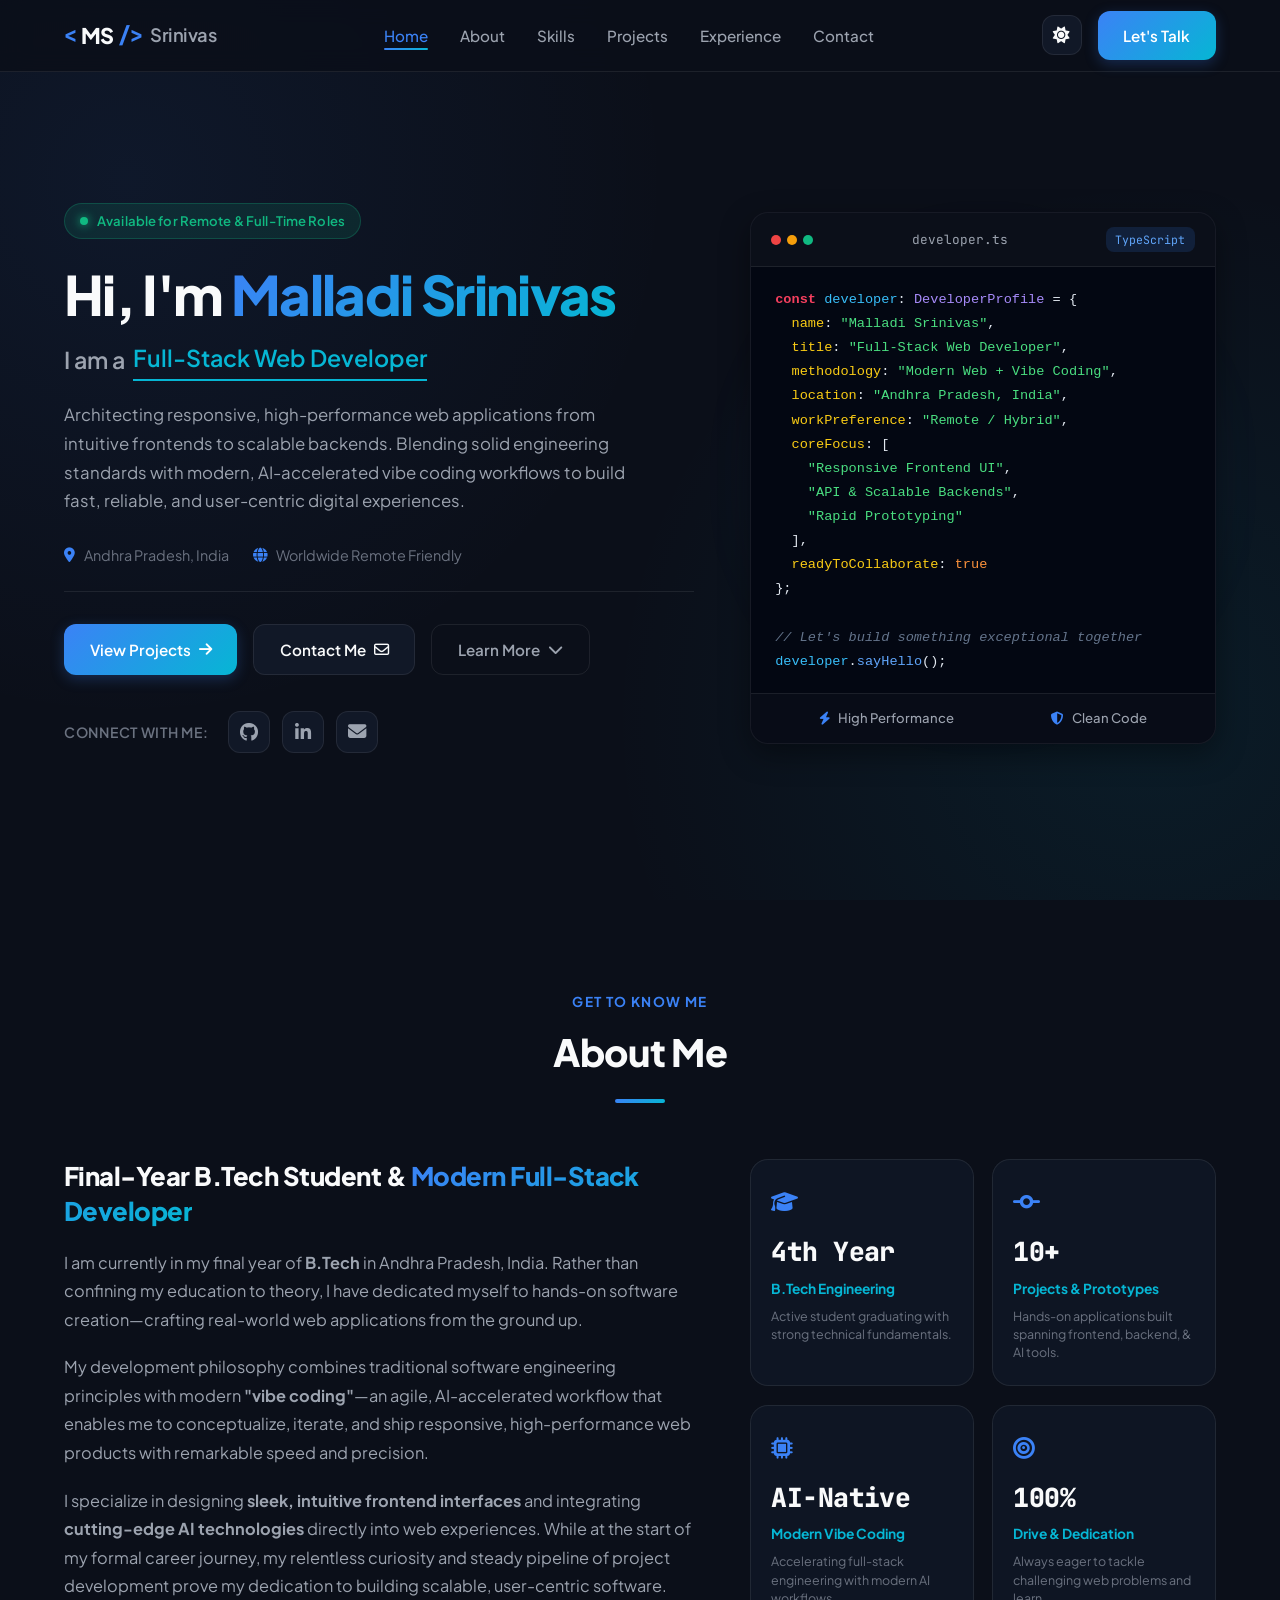
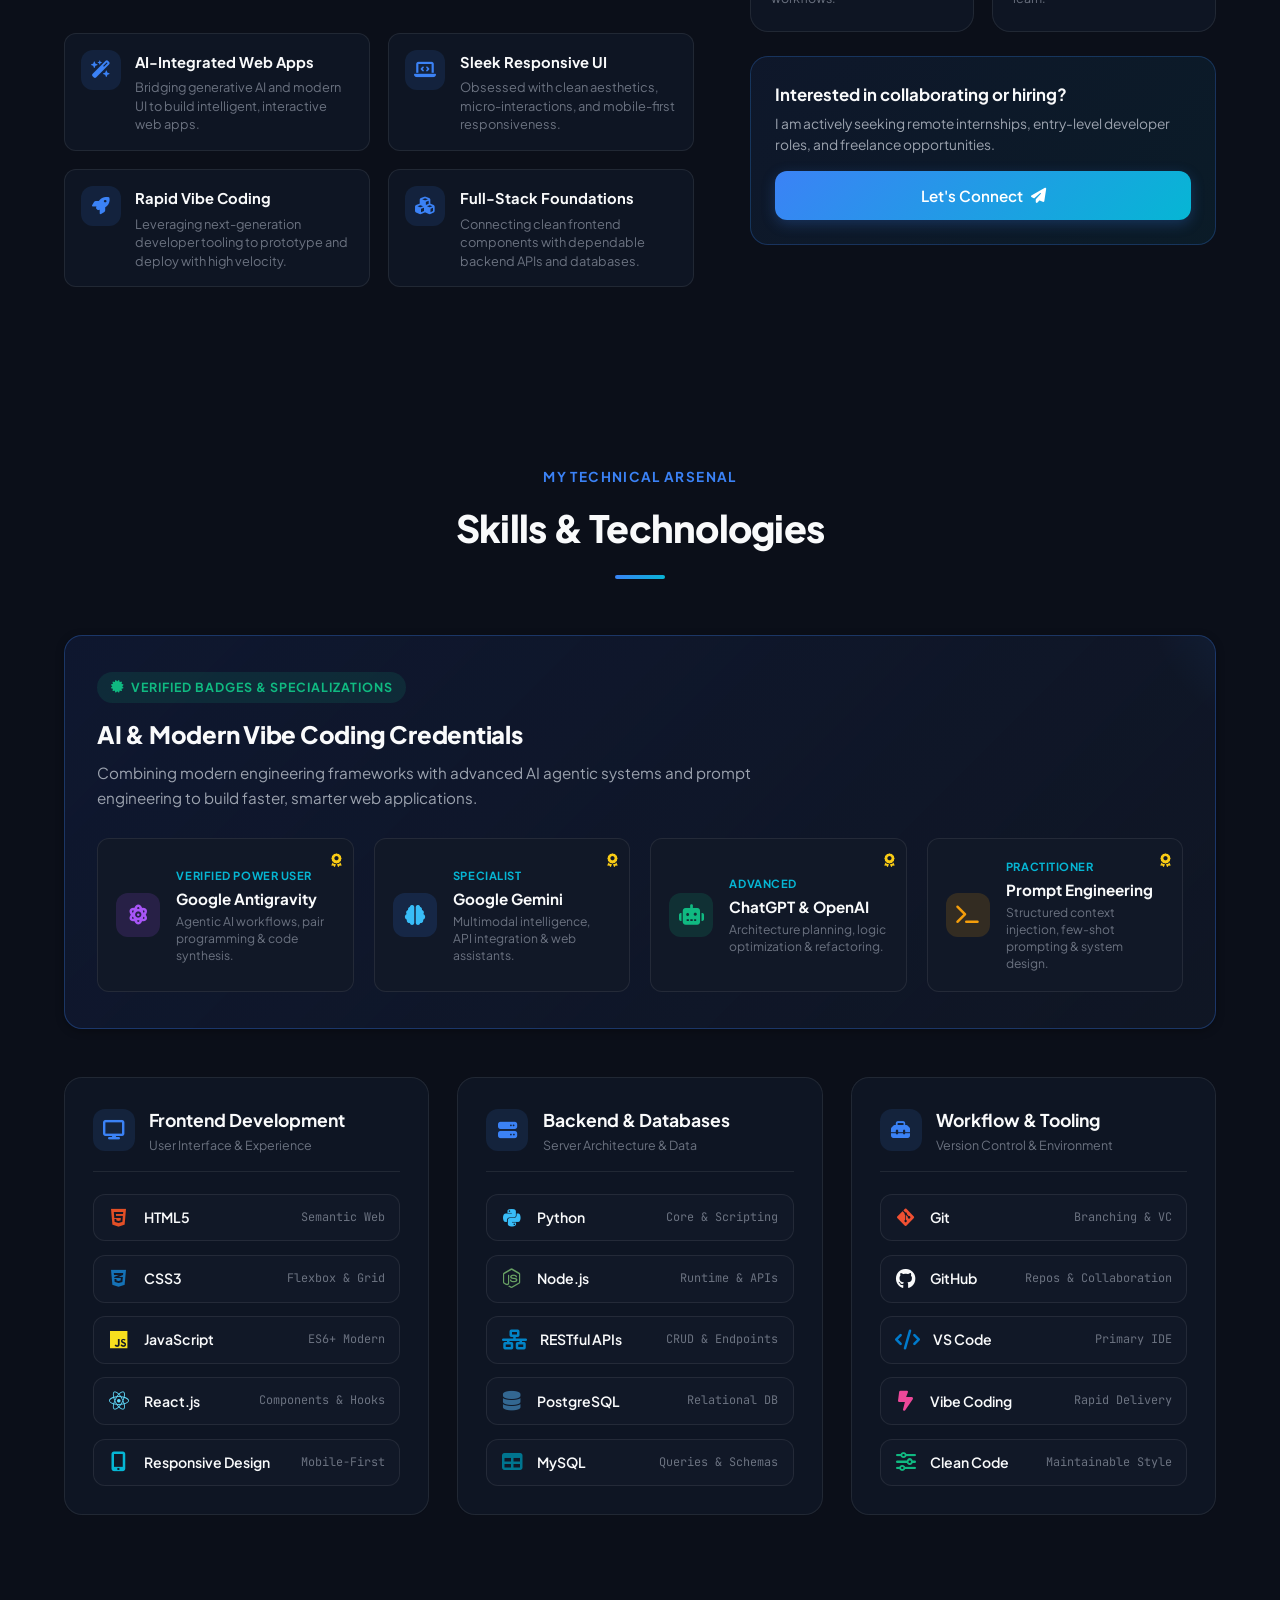
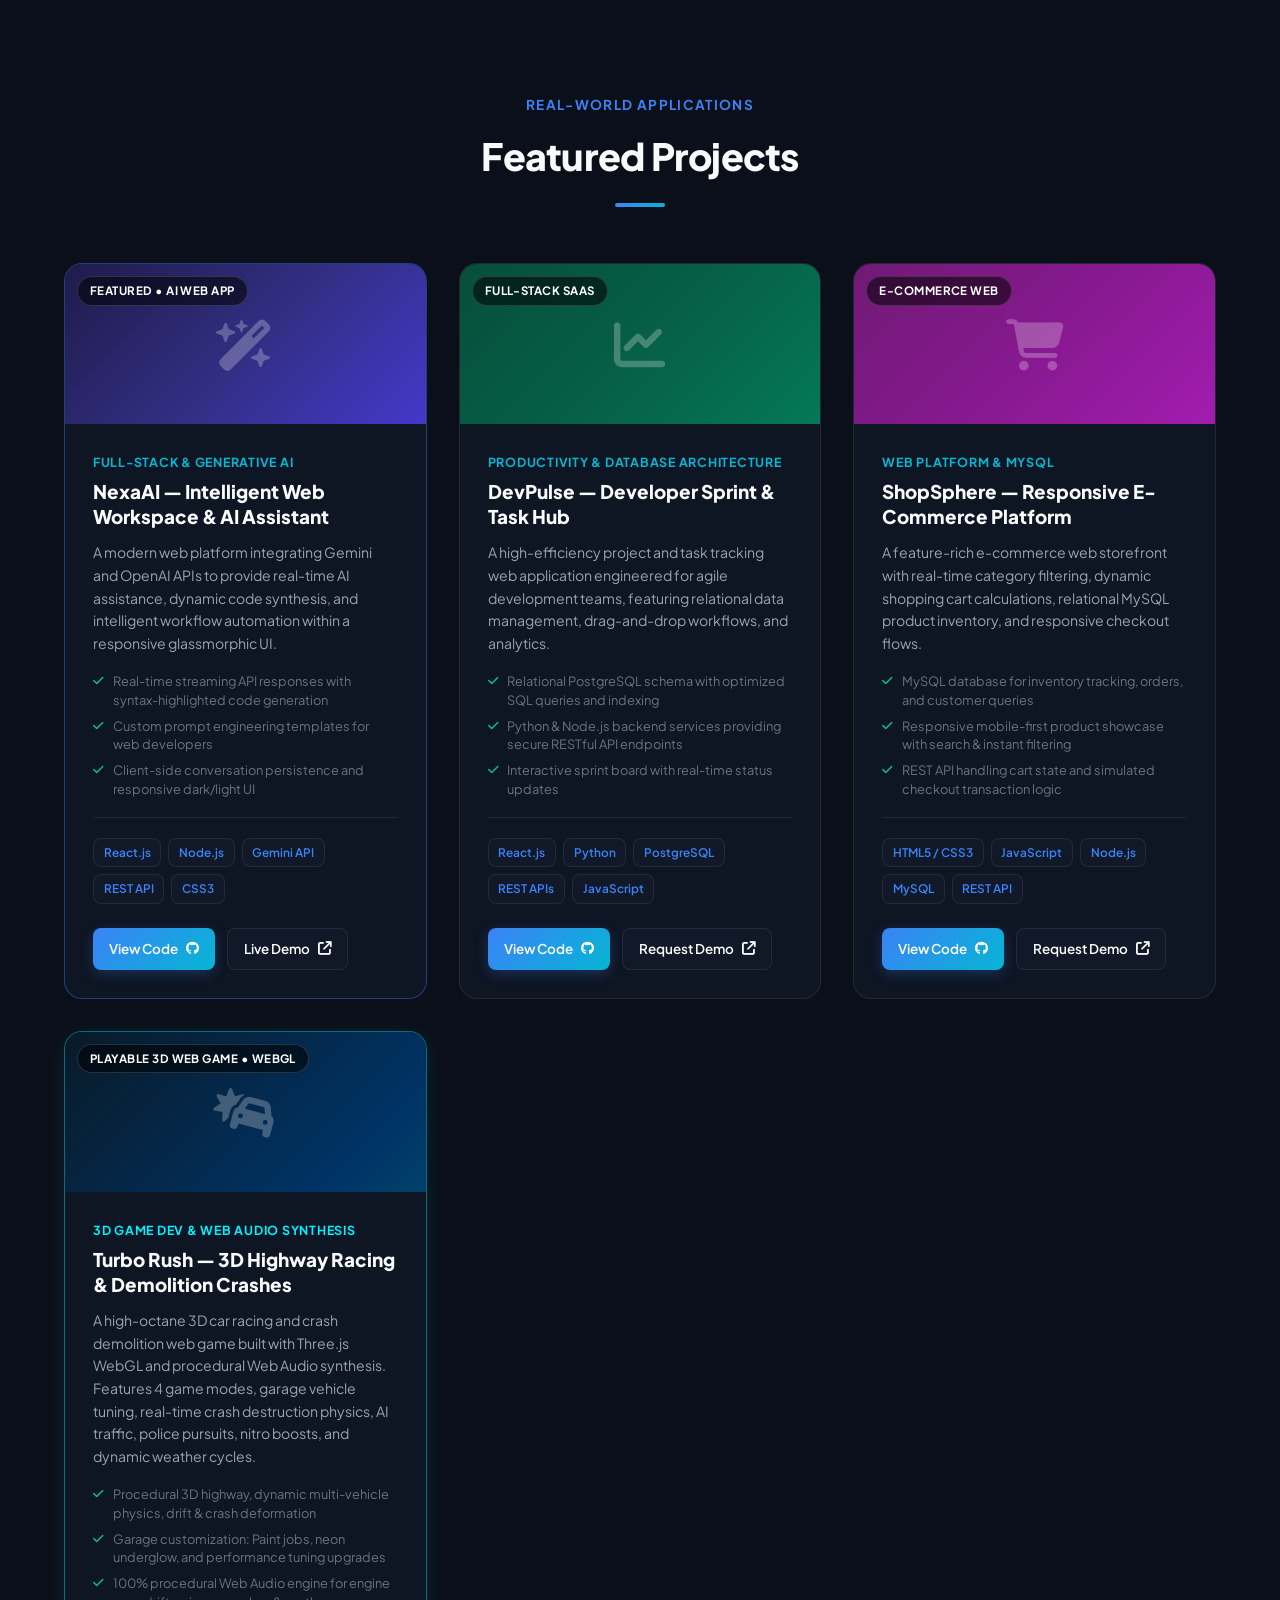
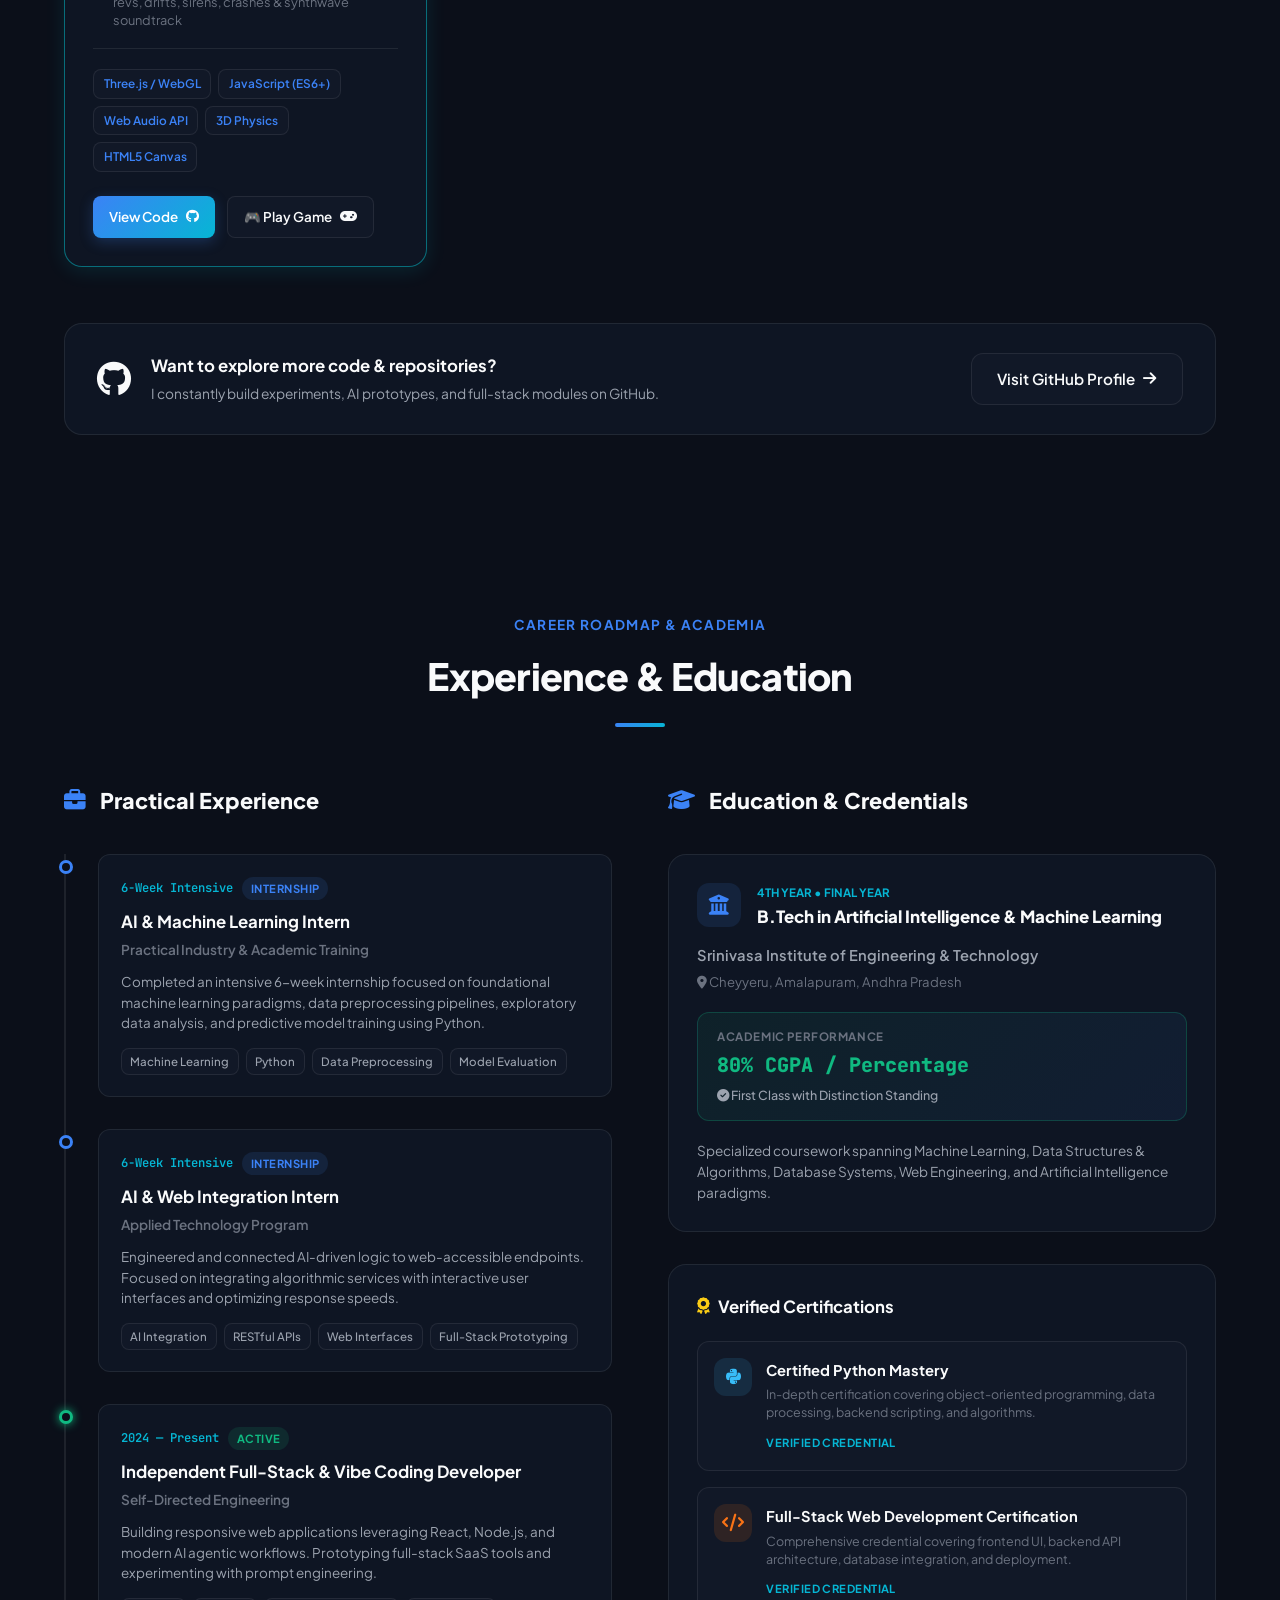
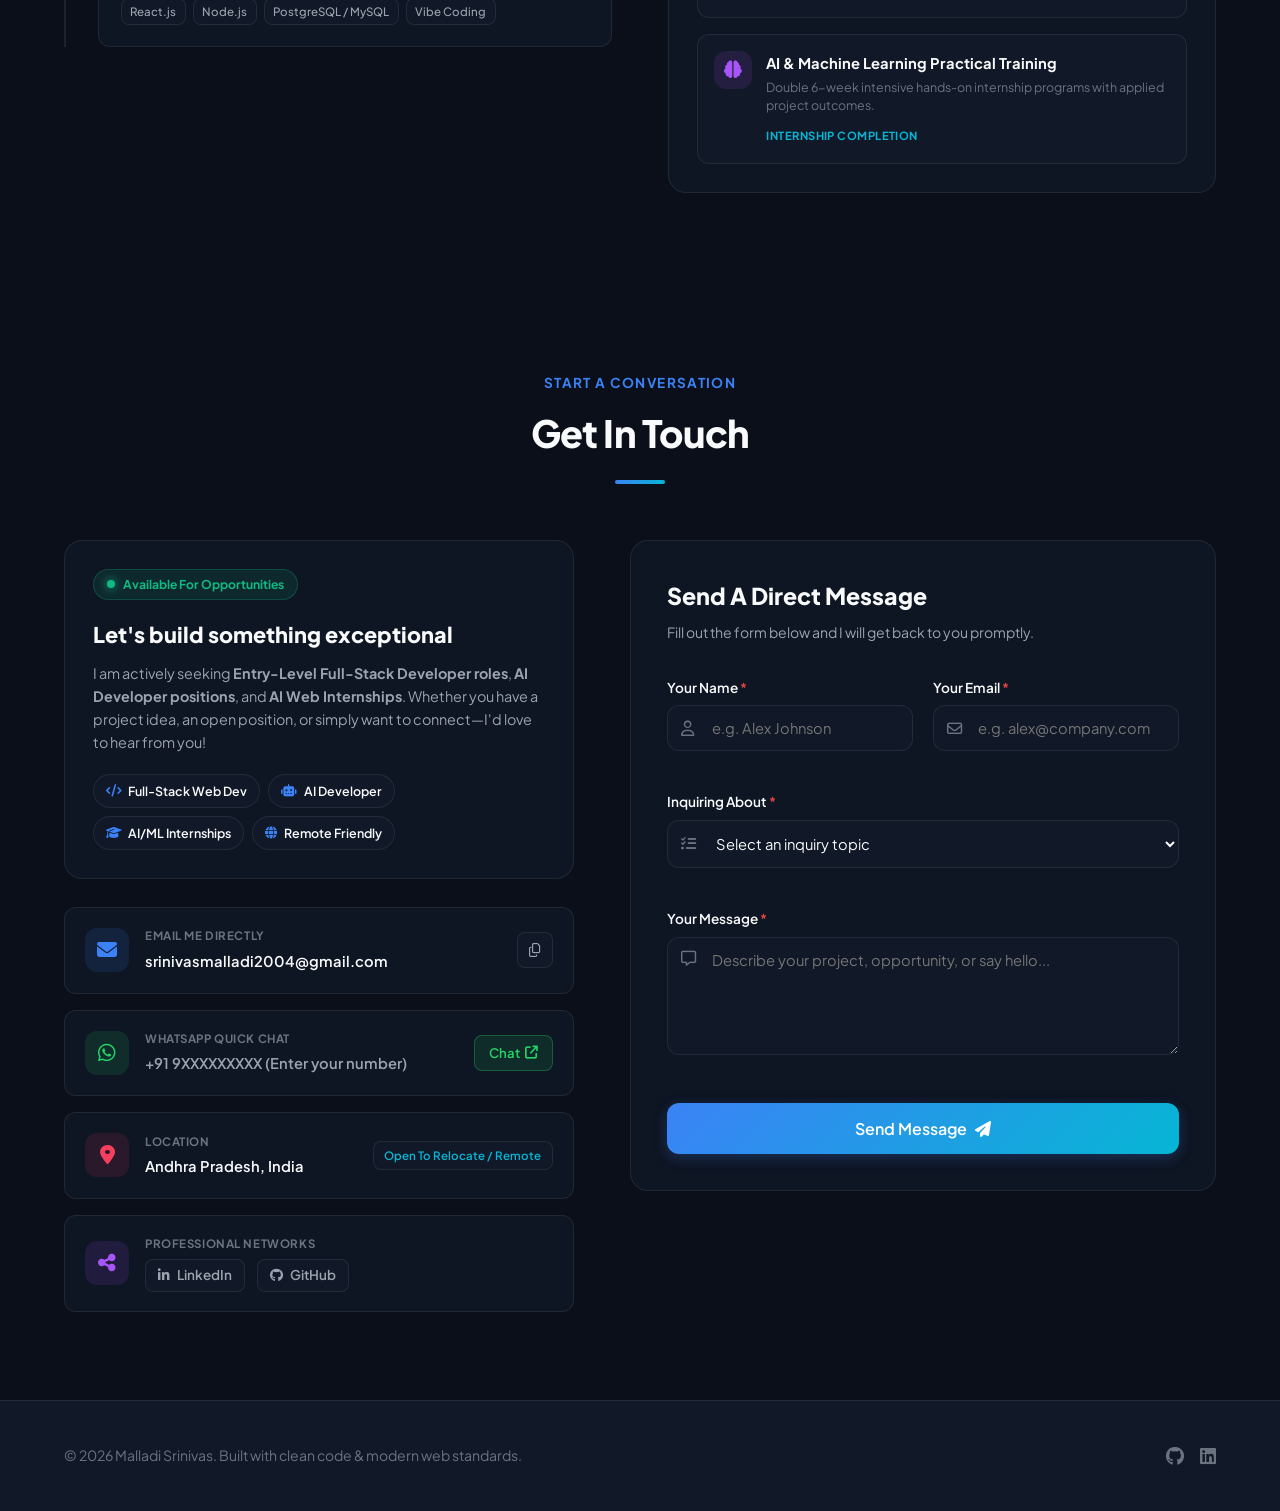
==== commit 527d6b62: "feat: add Turbo Rush 3D Car Racing and Crashing Game with WebGL and Web Audio API" ====
--- a/index.html
+++ b/index.html
@@ -608,6 +608,46 @@
             </div>
           </div>
         </article>
+
+        <!-- Project 4: Turbo Rush 3D Car Game -->
+        <article class="project-card featured game-card">
+          <div class="project-banner project-banner-4">
+            <div class="project-badge">Playable 3D Web Game • WebGL</div>
+            <div class="project-icon-preview"><i class="fa-solid fa-car-burst"></i></div>
+          </div>
+          <div class="project-body">
+            <div class="project-category" style="color: #00f0ff;">3D Game Dev & Web Audio Synthesis</div>
+            <h3 class="project-title">Turbo Rush — 3D Highway Racing & Demolition Crashes</h3>
+            <p class="project-description">
+              A high-octane 3D car racing and crash demolition web game built with Three.js WebGL and procedural Web Audio synthesis. Features 4 game modes, garage vehicle tuning, real-time crash destruction physics, AI traffic, police pursuits, nitro boosts, and dynamic weather cycles.
+            </p>
+
+            <ul class="project-highlights">
+              <li><i class="fa-solid fa-check"></i> Procedural 3D highway, dynamic multi-vehicle physics, drift & crash deformation</li>
+              <li><i class="fa-solid fa-check"></i> Garage customization: Paint jobs, neon underglow, and performance tuning upgrades</li>
+              <li><i class="fa-solid fa-check"></i> 100% procedural Web Audio engine for engine revs, drifts, sirens, crashes & synthwave soundtrack</li>
+            </ul>
+
+            <div class="project-tags">
+              <span class="tech-tag">Three.js / WebGL</span>
+              <span class="tech-tag">JavaScript (ES6+)</span>
+              <span class="tech-tag">Web Audio API</span>
+              <span class="tech-tag">3D Physics</span>
+              <span class="tech-tag">HTML5 Canvas</span>
+            </div>
+
+            <div class="project-links">
+              <a href="https://github.com/M-Srinivas2004" target="_blank" rel="noopener noreferrer" class="btn btn-primary btn-sm">
+                <span>View Code</span>
+                <i class="fa-brands fa-github"></i>
+              </a>
+              <a href="projects/car-rush-game/index.html" target="_blank" class="btn btn-secondary btn-sm" title="Launch Turbo Rush Game">
+                <span>🎮 Play Game</span>
+                <i class="fa-solid fa-gamepad"></i>
+              </a>
+            </div>
+          </div>
+        </article>
       </div>
 
       <!-- More Projects Callout -->
--- a/styles.css
+++ b/styles.css
@@ -1050,7 +1050,7 @@
    ========================================================================== */
 .projects-grid {
   display: grid;
-  grid-template-columns: repeat(3, 1fr);
+  grid-template-columns: repeat(auto-fill, minmax(350px, 1fr));
   gap: 2rem;
 }
 
@@ -1094,6 +1094,27 @@
 
 .project-banner-3 {
   background: linear-gradient(135deg, #701a75 0%, #86198f 50%, #a21caf 100%);
+}
+
+.project-banner-4 {
+  background: linear-gradient(135deg, #091a28 0%, #003366 40%, #005f73 70%, #00f0ff 100%);
+  background-size: 200% 200%;
+  animation: cyberShift 8s ease infinite alternate;
+}
+
+@keyframes cyberShift {
+  0% { background-position: 0% 50%; }
+  100% { background-position: 100% 50%; }
+}
+
+.project-card.game-card {
+  border-color: rgba(0, 240, 255, 0.4);
+  box-shadow: 0 4px 20px rgba(0, 240, 255, 0.1);
+}
+
+.project-card.game-card:hover {
+  border-color: #00f0ff;
+  box-shadow: 0 8px 30px rgba(0, 240, 255, 0.3);
 }
 
 .project-badge {
